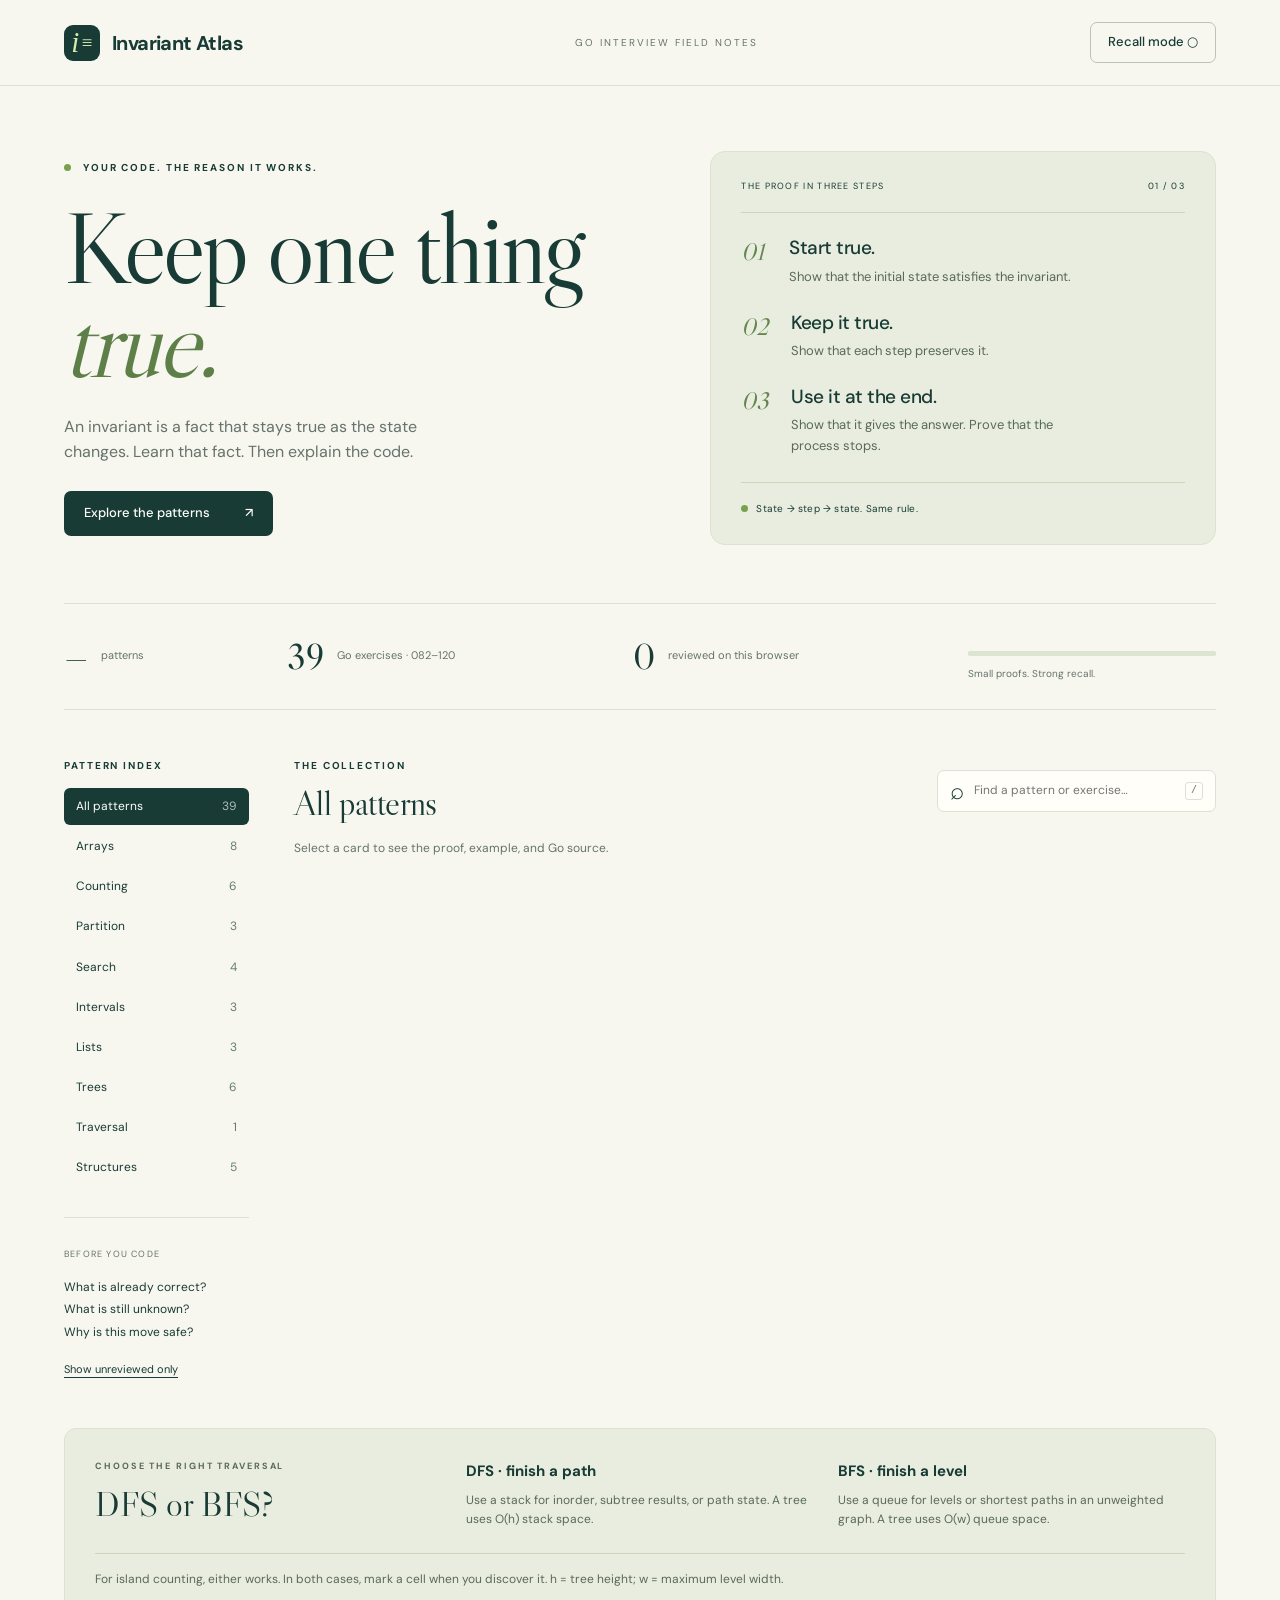
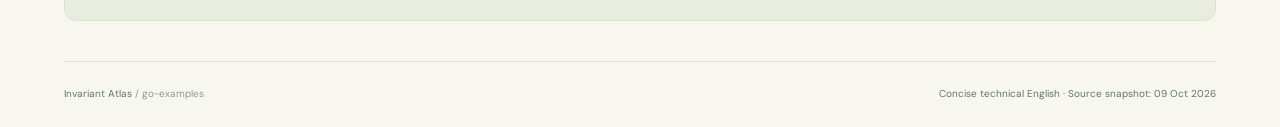
==== invariant-atlas/src/index.html @ 7473b587 "Add invariant study site with generated dist output ignored" ====
<!doctype html>
<html lang="en"><head><meta charset="utf-8"><meta name="viewport" content="width=device-width,initial-scale=1"><meta name="theme-color" content="#153e37"><meta name="description" content="Short, visual invariant notes from Go interview practice."><title>Invariant Atlas · Go study notes</title><link rel="icon" href="icon.svg"><link rel="stylesheet" href="style.css"><script defer src="data.js"></script><script defer src="sources.js"></script><script defer src="app.js"></script></head>
<body><a class="skip" href="#library">Skip to patterns</a>
<header><a class="brand" href="#"><span class="logo">i<span>≡</span></span> Invariant Atlas</a><span class="header-note">GO INTERVIEW FIELD NOTES</span><button id="recall" class="button" aria-pressed="false">Recall mode <span>○</span></button></header>
<main>
<section class="hero"><div><p class="eyebrow"><span class="dot"></span> YOUR CODE. THE REASON IT WORKS.</p><h1>Keep one thing<br><em>true.</em></h1><p class="intro">An invariant is a fact that stays true as the state changes. Learn that fact. Then explain the code.</p><a class="primary" href="#library">Explore the patterns <span>↗</span></a></div><div class="proof-card"><div class="proof-top"><span>THE PROOF IN THREE STEPS</span><span>01 / 03</span></div><div class="proof-row"><span class="proof-num">01</span><div><h2>Start true.</h2><p>Show that the initial state satisfies the invariant.</p></div></div><div class="proof-row"><span class="proof-num">02</span><div><h2>Keep it true.</h2><p>Show that each step preserves it.</p></div></div><div class="proof-row"><span class="proof-num">03</span><div><h2>Use it at the end.</h2><p>Show that it gives the answer. Prove that the process stops.</p></div></div><div class="proof-bottom"><span class="dot"></span> State → step → state. Same rule.</div></div></section>
<section class="statbar" aria-label="Guide scope"><div><strong id="pattern-count">—</strong><span>patterns</span></div><div><strong>39</strong><span>Go exercises · 082–120</span></div><div><strong id="review-count">0</strong><span>reviewed on this browser</span></div><div class="progress-wrap"><progress id="progress" value="0" max="39" aria-label="Review progress"></progress><small>Small proofs. Strong recall.</small></div></section>
<section id="library" class="library"><aside><p class="eyebrow">PATTERN INDEX</p><nav id="categories" aria-label="Pattern categories"></nav><div class="side-note"><span>BEFORE YOU CODE</span><p>What is already correct?<br>What is still unknown?<br>Why is this move safe?</p></div><button id="review-filter" class="text-button" aria-pressed="false">Show unreviewed only</button></aside><div class="catalog"><div class="catalog-top"><div><p class="eyebrow">THE COLLECTION</p><h2 id="section-title">All patterns <span id="result-count"></span></h2></div><label class="search"><span aria-hidden="true">⌕</span><input id="search" type="search" placeholder="Find a pattern or exercise…" aria-label="Search patterns"><kbd>/</kbd></label></div><p id="mode-note" class="mode-note">Select a card to see the proof, example, and Go source.</p><div id="cards" class="cards"></div><div id="empty" hidden><h3>No matching patterns.</h3><p>Try a shorter term or clear the filters.</p><button id="clear" class="button">Clear filters</button></div></div></section>
<section class="compare"><div><p class="eyebrow">CHOOSE THE RIGHT TRAVERSAL</p><h2>DFS or BFS?</h2></div><div><h3>DFS · finish a path</h3><p>Use a stack for inorder, subtree results, or path state. A tree uses O(h) stack space.</p></div><div><h3>BFS · finish a level</h3><p>Use a queue for levels or shortest paths in an unweighted graph. A tree uses O(w) queue space.</p></div><p class="compare-foot">For island counting, either works. In both cases, mark a cell when you discover it. h = tree height; w = maximum level width.</p></section>
<footer><span>Invariant Atlas <span class="muted">/ go-examples</span></span><span>Concise technical English · Source snapshot: 09 Oct 2026</span></footer>
</main>
<dialog id="detail" aria-labelledby="detail-title"><div class="dialog-top"><span id="detail-group" class="eyebrow"></span><button id="close" class="close" aria-label="Close pattern">×</button></div><div id="detail-content"></div><div class="dialog-actions"><button id="reviewed" class="primary">Mark as reviewed</button><button id="next-pattern" class="button">Next pattern →</button></div></dialog>
<div id="status" class="sr-only" role="status" aria-live="polite"></div>
</body></html>
---- invariant-atlas/src/style.css ----
@import url('https://fonts.googleapis.com/css2?family=DM+Sans:wght@400;500;600;700&family=Libre+Caslon+Display&display=swap');
:root{--bg:#f7f7f0;--ink:#183b35;--muted:#65736b;--line:#dce1d6;--accent:#d4edac;--white:#fffef9;--serif:'Libre Caslon Display',Georgia,serif;--sans:'DM Sans',system-ui,sans-serif}*{box-sizing:border-box}html{scroll-behavior:smooth;scroll-padding-top:90px}body{margin:0;background:var(--bg);color:var(--ink);font-family:var(--sans);font-size:15px;line-height:1.6}button,input,a{-webkit-tap-highlight-color:transparent}button,input{font:inherit}button,a{touch-action:manipulation}button{cursor:pointer}a{color:inherit}button{color:inherit}button:focus-visible,a:focus-visible,input:focus-visible,summary:focus-visible{outline:3px solid #8baf56;outline-offset:4px}header{height:86px;border-bottom:1px solid var(--line);display:flex;align-items:center;justify-content:space-between;padding:0 5%;gap:16px}a.brand{display:flex;align-items:center;gap:12px;text-decoration:none;font-weight:700;font-size:20px;letter-spacing:-.6px}.logo{background:var(--ink);color:var(--accent);border-radius:9px;width:36px;height:36px;display:flex;align-items:center;justify-content:center;font:italic 29px Georgia}.logo span{font-size:19px;margin-left:2px}.header-note{font-size:10px;letter-spacing:2px;color:var(--muted)}.button{background:transparent;border:1px solid #b9c4b5;padding:9px 17px;border-radius:7px;font-weight:500;font-size:13px}.button:hover{background:#e8eedf}.button[aria-pressed=true]{background:var(--ink);color:var(--white)}main{max-width:1440px;margin:auto;padding:0 5%}.hero{display:grid;grid-template-columns:1.12fr 1fr;gap:80px;align-items:center;padding:65px 0 58px}.eyebrow{font-size:10px;font-weight:700;letter-spacing:1.9px;margin:0 0 20px}.dot{display:inline-block;width:7px;height:7px;background:#78a14e;border-radius:50%;margin-right:8px}h1{font:100px/.94 var(--serif);letter-spacing:-3px;margin:25px 0}h1 em{color:#5f7f48;font-weight:400}.intro{max-width:410px;color:var(--muted);font-size:16px;margin-bottom:26px}.primary{display:inline-flex;gap:35px;align-items:center;justify-content:center;padding:12px 20px;background:var(--ink);color:var(--white);border:0;border-radius:7px;text-decoration:none;font-weight:500;font-size:13px}.primary:hover{background:#2c594d}.proof-card{background:#e9eddf;border:1px solid #dce2cf;border-radius:15px;padding:27px 30px;position:relative}.proof-top,.proof-bottom{display:flex;justify-content:space-between;font-size:9px;letter-spacing:1.3px}.proof-top{border-bottom:1px solid #ccd6bd;padding-bottom:19px}.proof-row{display:flex;gap:23px;padding:20px 0 0}.proof-num{font:italic 24px var(--serif);color:#64854d;min-width:25px;padding-top:4px}.proof-row h2{font-size:19px;letter-spacing:-.5px;margin:0 0 3px}.proof-row p{font-size:13px;color:#596a58;max-width:300px;margin:0}.proof-bottom{justify-content:flex-start;align-items:center;border-top:1px solid #ccd6bd;padding-top:18px;margin-top:25px;font-size:10px;letter-spacing:.2px}.statbar{display:grid;grid-template-columns:.8fr 1.3fr 1.25fr 1fr;gap:24px;padding:25px 0;border-top:1px solid var(--line);border-bottom:1px solid var(--line)}.statbar>div{display:flex;align-items:center;gap:13px}.statbar strong{font:36px var(--serif)}.statbar span{font-size:11px;color:var(--muted)}.statbar .progress-wrap{display:block;padding-top:7px}progress{width:100%;height:5px;border:0;border-radius:9px;appearance:none;background:#dce4d2}progress::-webkit-progress-bar{background:#dce4d2;border-radius:9px}progress::-webkit-progress-value{background:#72924c;border-radius:9px}progress::-moz-progress-bar{background:#72924c}.progress-wrap small{font-size:10px;color:var(--muted)}.library{display:grid;grid-template-columns:185px 1fr;gap:45px;padding:48px 0}aside .eyebrow{margin-bottom:14px}nav{display:grid;gap:3px}.category{border:0;background:none;border-radius:6px;text-align:left;padding:9px 12px;display:flex;justify-content:space-between;font-size:12px}.category:hover{background:#e8eddf}.category.active{background:var(--ink);color:#fff}.category span{opacity:.65}.side-note{border-top:1px solid var(--line);margin-top:30px;padding-top:22px}.side-note span{font-size:9px;letter-spacing:1.2px;color:var(--muted)}.side-note p{font-size:12px;line-height:1.9}.text-button{border:0;padding:0;background:none;text-align:left;font-size:11px;text-decoration:underline;text-underline-offset:4px}.text-button[aria-pressed=true]{font-weight:700}.catalog-top{display:flex;justify-content:space-between;align-items:center;gap:16px}.catalog-top .eyebrow{margin:0 0 7px}h2{font-weight:500}.catalog-top h2{font:35px var(--serif);letter-spacing:-.6px;margin:0}.catalog-top h2 span{font:12px var(--sans);vertical-align:middle;margin-left:8px;color:var(--muted)}.search{display:flex;align-items:center;background:var(--white);border:1px solid var(--line);padding:8px 12px;gap:8px;border-radius:7px}.search>span{font-size:24px;line-height:1}.search input{width:205px;border:0;background:transparent;color:var(--ink);font-size:12px;outline:none}.search:focus-within{outline:2px solid #8baf56}.search kbd{border:1px solid var(--line);border-radius:3px;padding:0 5px;font-size:10px;color:var(--muted)}.mode-note{font-size:12px;color:var(--muted);margin:15px 0 22px}.cards{display:grid;grid-template-columns:repeat(3,minmax(0,1fr));gap:15px}.card{display:flex;flex-direction:column;align-items:stretch;text-align:left;border:1px solid var(--line);border-radius:10px;background:var(--white);padding:21px;min-height:224px;transition:transform .18s,border-color .18s}.card:hover{transform:translateY(-3px);border-color:#94ac7a}.card-head{display:flex;justify-content:space-between;gap:10px;align-items:center}.tag{font-size:9px;letter-spacing:.7px;text-transform:uppercase;color:#547244}.card-number{font:10px monospace;color:#7a8874}.card h3{font-size:16px;letter-spacing:-.3px;line-height:1.3;margin:15px 0 12px}.card p{font-size:12px;color:var(--muted);margin:0 0 20px;line-height:1.7}.card-foot{margin-top:auto;border-top:1px solid #edf0e7;padding-top:12px;display:flex;justify-content:space-between;font-size:10px;color:#60744e}.compare{background:#e9eddf;border:1px solid #dce2cf;border-radius:12px;padding:30px;display:grid;grid-template-columns:1fr 1fr 1fr;gap:24px;margin:0 0 40px}.compare h2{font:35px var(--serif);margin:0}.compare h3{font-size:15px;margin:0 0 8px}.compare p{font-size:12px;color:#596a58;margin:0}.compare .eyebrow{font-size:9px;margin-bottom:9px}.compare-foot{grid-column:1/-1;border-top:1px solid #ccd6bd;padding-top:16px}footer{border-top:1px solid var(--line);display:flex;justify-content:space-between;gap:20px;padding:24px 0;font-size:10px;color:var(--muted)}.muted{opacity:.7}.skip{position:absolute;top:-60px;background:var(--white);padding:10px;z-index:5}.skip:focus{top:5px}.sr-only{position:absolute;width:1px;height:1px;padding:0;overflow:hidden;clip:rect(0,0,0,0);white-space:nowrap}body.modal-open{overflow:hidden}
dialog{width:min(720px,calc(100% - 28px));max-height:90dvh;padding:30px;border:1px solid #cbd6c0;border-radius:16px;color:var(--ink);background:var(--white);box-shadow:0 30px 100px #152f3333}dialog::backdrop{background:#102c2b88;backdrop-filter:blur(4px)}.dialog-top{display:flex;justify-content:space-between;align-items:center}.dialog-top .eyebrow{margin:0}.close{border:1px solid var(--line);background:transparent;border-radius:50%;width:34px;height:34px;font-size:25px;line-height:1}.detail-title{font:43px/1.1 var(--serif);margin:20px 0 25px}.rule{background:#eaf0df;border-left:3px solid #7b9c57;border-radius:0 8px 8px 0;padding:20px;margin-bottom:23px}.rule .eyebrow{margin:0 0 9px;color:#527039}.rule p{font-size:19px;line-height:1.5;margin:0}.proof-details{display:grid;grid-template-columns:1fr 1fr;gap:22px}.proof-details h3,.example h3,.trap h3{font-size:11px;text-transform:uppercase;letter-spacing:1px;margin:0 0 7px}.proof-details p,.example p,.trap p{font-size:13px;margin:0;color:#5b6b60}.example{padding:20px 0;border-bottom:1px solid var(--line);margin-bottom:20px}.example p{font-family:Consolas,monospace;color:var(--ink);line-height:1.8}.trap{background:#faf0df;padding:16px;border-radius:7px}.trap h3{color:#8b642d}.cost{font:12px Consolas,monospace;margin:18px 0}.source-links{font-size:11px}.source-links summary{cursor:pointer;color:#587145}.source-links a{display:block;overflow-wrap:anywhere;margin-top:8px}.source-links p{color:var(--muted);font-size:10px}.dialog-actions{display:flex;justify-content:space-between;gap:12px;padding-top:25px;margin-top:22px;border-top:1px solid var(--line)}.recall-prompt{padding:20px 0}.recall-prompt p{font:23px var(--serif)}.trace{padding:18px;background:#f0f3e9;border-radius:8px;margin:18px 0}.trace-head{display:flex;align-items:center;justify-content:space-between;font-size:10px;letter-spacing:1px}.cells{display:flex;gap:7px;margin:15px 0;flex-wrap:wrap}.cell{display:flex;align-items:center;justify-content:center;border:1px solid #c5ceba;border-radius:5px;width:43px;height:43px;font:18px Consolas,monospace;background:#fff}.cell.done{background:#d7e8bc;border-color:#a9c58c}.cell.equal{background:#e6ddfa;border-color:#c1afe1}.cell.high{background:#f5d7b9;border-color:#dab391}.trace p{font-size:12px;min-height:40px}.trace-controls{display:flex;align-items:center;gap:8px}.trace-controls .button{padding:5px 12px}.trace-controls span{margin-left:auto;font-size:10px;color:var(--muted)}button:disabled{opacity:.4;cursor:default}.empty{padding:30px}#empty{padding:35px 0}#empty p{color:var(--muted)}
@media(min-width:1450px){.hero{gap:110px}h1{font-size:110px}.cards{gap:18px}}@media(max-width:1100px){.cards{grid-template-columns:repeat(2,minmax(0,1fr))}.hero{gap:40px}h1{font-size:83px}.library{gap:28px;grid-template-columns:155px 1fr}.search input{width:150px}.statbar{gap:15px}.statbar>div{gap:9px}}@media(max-width:760px){header{height:72px}.header-note{display:none}.brand{font-size:17px!important}main{padding:0 6%}.hero{grid-template-columns:1fr;gap:30px;padding:40px 0}.hero h1{font-size:83px}.intro{max-width:100%}.proof-card{padding:22px}.statbar{grid-template-columns:1fr 1fr;gap:16px}.statbar strong{font-size:28px}.statbar .progress-wrap{padding-top:0}.library{display:block;padding:30px 0}aside .eyebrow,.side-note{display:none}nav{display:flex;overflow:auto;padding-bottom:10px;margin-bottom:10px}.category{white-space:nowrap;gap:12px}.text-button{margin:0 0 24px}.catalog-top{align-items:flex-start;flex-direction:column}.search{width:100%}.search input{flex:1;width:auto}.cards{gap:12px}.card{padding:17px;min-height:225px}.card h3{font-size:15px}.compare{grid-template-columns:1fr;gap:22px;padding:24px}.compare-foot{grid-column:auto}footer{flex-direction:column;gap:5px}dialog{padding:22px}.detail-title{font-size:36px}.rule p{font-size:17px}}@media(max-width:400px){.cards{grid-template-columns:1fr}.card{min-height:180px}.hero h1{font-size:75px}.proof-details{grid-template-columns:1fr}.dialog-actions{flex-wrap:wrap}.header-note{display:none}header{padding:0 5%}.button{padding:8px 12px}}@media(prefers-reduced-motion:reduce){html{scroll-behavior:auto}.card{transition:none}.card:hover{transform:none}}@media print{header,.hero,.statbar,aside,.search,.compare,footer,.dialog-actions,.close{display:none}main,.library{display:block}.cards{display:block}.card{break-inside:avoid;margin-bottom:15px}dialog[open]{position:static;max-height:none;box-shadow:none;width:100%}body.modal-open .catalog{display:none}}
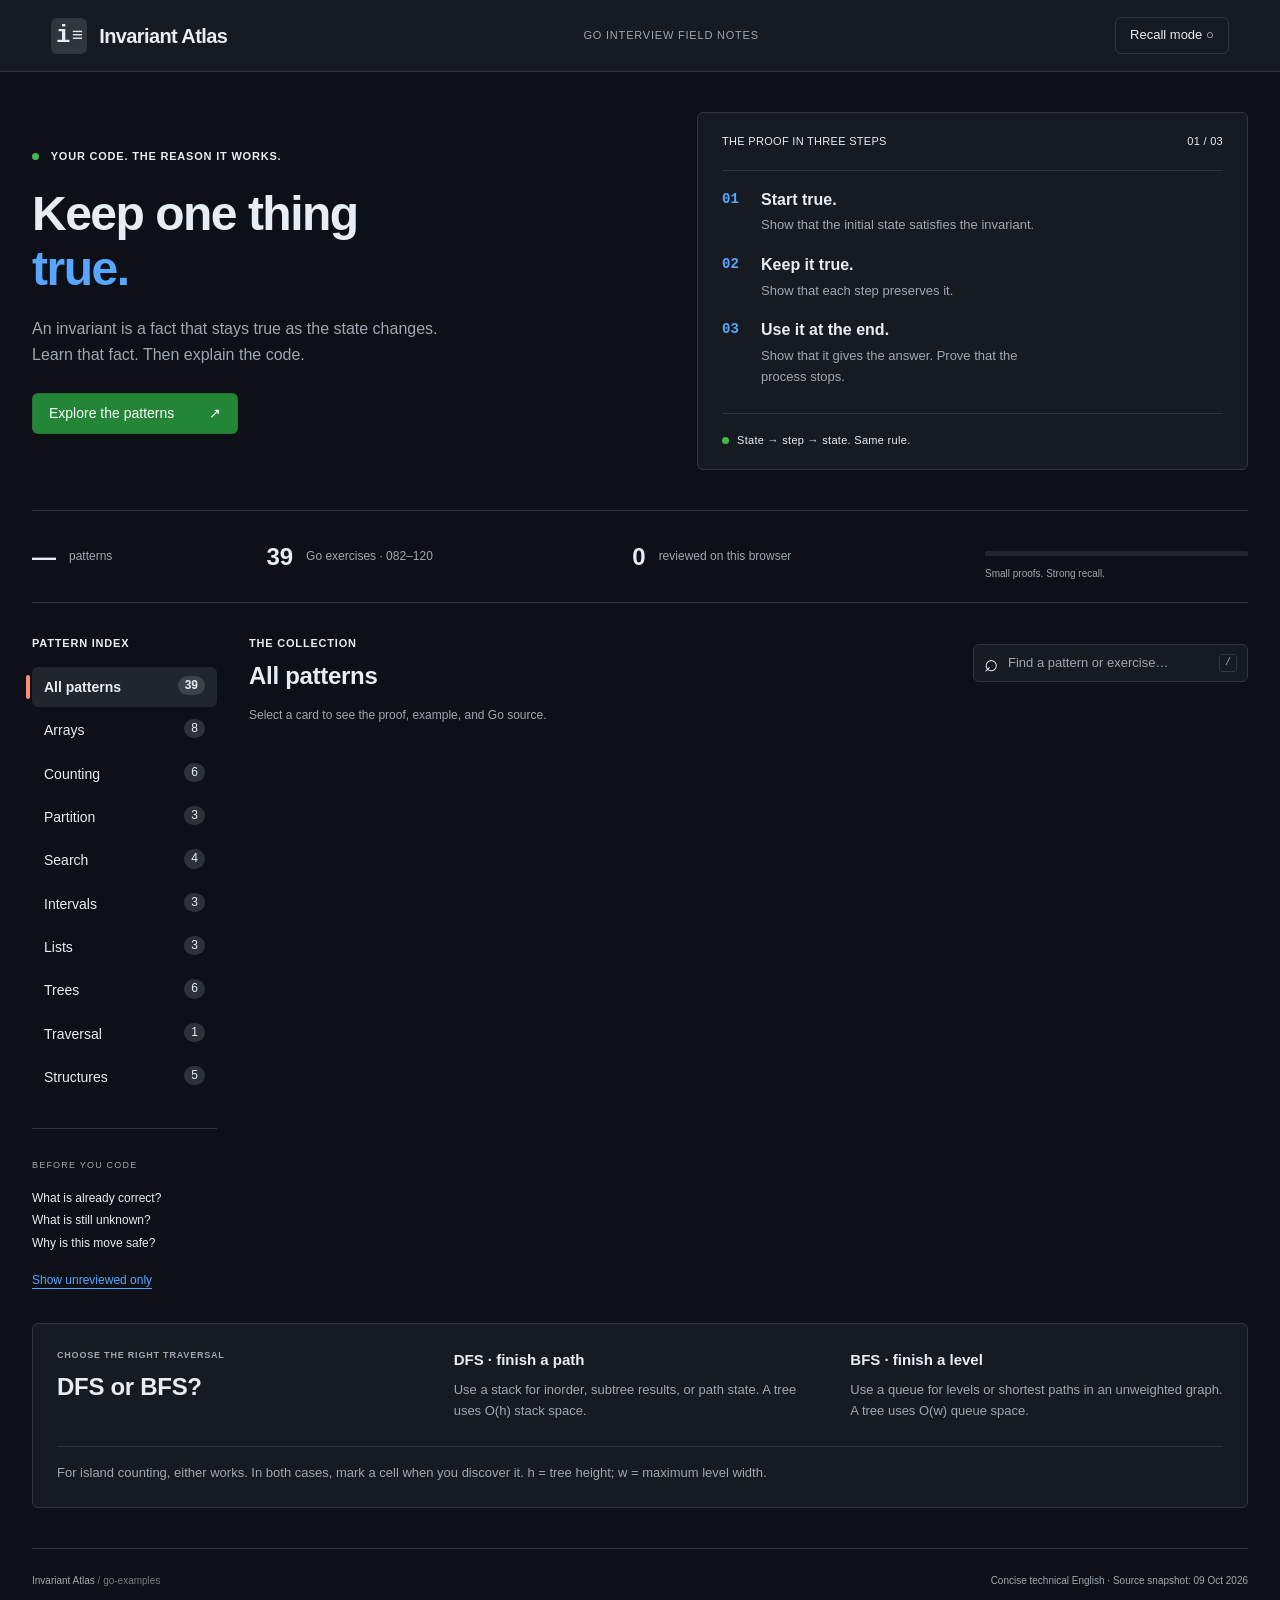
==== commit 9ae4cae7: "more string and array exo" ====
--- a/invariant-atlas/src/index.html
+++ b/invariant-atlas/src/index.html
@@ -1,5 +1,5 @@
 <!doctype html>
-<html lang="en"><head><meta charset="utf-8"><meta name="viewport" content="width=device-width,initial-scale=1"><meta name="theme-color" content="#153e37"><meta name="description" content="Short, visual invariant notes from Go interview practice."><title>Invariant Atlas · Go study notes</title><link rel="icon" href="icon.svg"><link rel="stylesheet" href="style.css"><script defer src="data.js"></script><script defer src="sources.js"></script><script defer src="app.js"></script></head>
+<html lang="en"><head><meta charset="utf-8"><meta name="viewport" content="width=device-width,initial-scale=1"><meta name="theme-color" content="#0d1117"><meta name="description" content="Short, visual invariant notes from Go interview practice."><title>Invariant Atlas · Go study notes</title><link rel="icon" href="icon.svg"><link rel="stylesheet" href="style.css"><script defer src="data.js"></script><script defer src="sources.js"></script><script defer src="app.js"></script></head>
 <body><a class="skip" href="#library">Skip to patterns</a>
 <header><a class="brand" href="#"><span class="logo">i<span>≡</span></span> Invariant Atlas</a><span class="header-note">GO INTERVIEW FIELD NOTES</span><button id="recall" class="button" aria-pressed="false">Recall mode <span>○</span></button></header>
 <main>
--- a/invariant-atlas/src/style.css
+++ b/invariant-atlas/src/style.css
@@ -1,4 +1,44 @@
-@import url('https://fonts.googleapis.com/css2?family=DM+Sans:wght@400;500;600;700&family=Libre+Caslon+Display&display=swap');
-:root{--bg:#f7f7f0;--ink:#183b35;--muted:#65736b;--line:#dce1d6;--accent:#d4edac;--white:#fffef9;--serif:'Libre Caslon Display',Georgia,serif;--sans:'DM Sans',system-ui,sans-serif}*{box-sizing:border-box}html{scroll-behavior:smooth;scroll-padding-top:90px}body{margin:0;background:var(--bg);color:var(--ink);font-family:var(--sans);font-size:15px;line-height:1.6}button,input,a{-webkit-tap-highlight-color:transparent}button,input{font:inherit}button,a{touch-action:manipulation}button{cursor:pointer}a{color:inherit}button{color:inherit}button:focus-visible,a:focus-visible,input:focus-visible,summary:focus-visible{outline:3px solid #8baf56;outline-offset:4px}header{height:86px;border-bottom:1px solid var(--line);display:flex;align-items:center;justify-content:space-between;padding:0 5%;gap:16px}a.brand{display:flex;align-items:center;gap:12px;text-decoration:none;font-weight:700;font-size:20px;letter-spacing:-.6px}.logo{background:var(--ink);color:var(--accent);border-radius:9px;width:36px;height:36px;display:flex;align-items:center;justify-content:center;font:italic 29px Georgia}.logo span{font-size:19px;margin-left:2px}.header-note{font-size:10px;letter-spacing:2px;color:var(--muted)}.button{background:transparent;border:1px solid #b9c4b5;padding:9px 17px;border-radius:7px;font-weight:500;font-size:13px}.button:hover{background:#e8eedf}.button[aria-pressed=true]{background:var(--ink);color:var(--white)}main{max-width:1440px;margin:auto;padding:0 5%}.hero{display:grid;grid-template-columns:1.12fr 1fr;gap:80px;align-items:center;padding:65px 0 58px}.eyebrow{font-size:10px;font-weight:700;letter-spacing:1.9px;margin:0 0 20px}.dot{display:inline-block;width:7px;height:7px;background:#78a14e;border-radius:50%;margin-right:8px}h1{font:100px/.94 var(--serif);letter-spacing:-3px;margin:25px 0}h1 em{color:#5f7f48;font-weight:400}.intro{max-width:410px;color:var(--muted);font-size:16px;margin-bottom:26px}.primary{display:inline-flex;gap:35px;align-items:center;justify-content:center;padding:12px 20px;background:var(--ink);color:var(--white);border:0;border-radius:7px;text-decoration:none;font-weight:500;font-size:13px}.primary:hover{background:#2c594d}.proof-card{background:#e9eddf;border:1px solid #dce2cf;border-radius:15px;padding:27px 30px;position:relative}.proof-top,.proof-bottom{display:flex;justify-content:space-between;font-size:9px;letter-spacing:1.3px}.proof-top{border-bottom:1px solid #ccd6bd;padding-bottom:19px}.proof-row{display:flex;gap:23px;padding:20px 0 0}.proof-num{font:italic 24px var(--serif);color:#64854d;min-width:25px;padding-top:4px}.proof-row h2{font-size:19px;letter-spacing:-.5px;margin:0 0 3px}.proof-row p{font-size:13px;color:#596a58;max-width:300px;margin:0}.proof-bottom{justify-content:flex-start;align-items:center;border-top:1px solid #ccd6bd;padding-top:18px;margin-top:25px;font-size:10px;letter-spacing:.2px}.statbar{display:grid;grid-template-columns:.8fr 1.3fr 1.25fr 1fr;gap:24px;padding:25px 0;border-top:1px solid var(--line);border-bottom:1px solid var(--line)}.statbar>div{display:flex;align-items:center;gap:13px}.statbar strong{font:36px var(--serif)}.statbar span{font-size:11px;color:var(--muted)}.statbar .progress-wrap{display:block;padding-top:7px}progress{width:100%;height:5px;border:0;border-radius:9px;appearance:none;background:#dce4d2}progress::-webkit-progress-bar{background:#dce4d2;border-radius:9px}progress::-webkit-progress-value{background:#72924c;border-radius:9px}progress::-moz-progress-bar{background:#72924c}.progress-wrap small{font-size:10px;color:var(--muted)}.library{display:grid;grid-template-columns:185px 1fr;gap:45px;padding:48px 0}aside .eyebrow{margin-bottom:14px}nav{display:grid;gap:3px}.category{border:0;background:none;border-radius:6px;text-align:left;padding:9px 12px;display:flex;justify-content:space-between;font-size:12px}.category:hover{background:#e8eddf}.category.active{background:var(--ink);color:#fff}.category span{opacity:.65}.side-note{border-top:1px solid var(--line);margin-top:30px;padding-top:22px}.side-note span{font-size:9px;letter-spacing:1.2px;color:var(--muted)}.side-note p{font-size:12px;line-height:1.9}.text-button{border:0;padding:0;background:none;text-align:left;font-size:11px;text-decoration:underline;text-underline-offset:4px}.text-button[aria-pressed=true]{font-weight:700}.catalog-top{display:flex;justify-content:space-between;align-items:center;gap:16px}.catalog-top .eyebrow{margin:0 0 7px}h2{font-weight:500}.catalog-top h2{font:35px var(--serif);letter-spacing:-.6px;margin:0}.catalog-top h2 span{font:12px var(--sans);vertical-align:middle;margin-left:8px;color:var(--muted)}.search{display:flex;align-items:center;background:var(--white);border:1px solid var(--line);padding:8px 12px;gap:8px;border-radius:7px}.search>span{font-size:24px;line-height:1}.search input{width:205px;border:0;background:transparent;color:var(--ink);font-size:12px;outline:none}.search:focus-within{outline:2px solid #8baf56}.search kbd{border:1px solid var(--line);border-radius:3px;padding:0 5px;font-size:10px;color:var(--muted)}.mode-note{font-size:12px;color:var(--muted);margin:15px 0 22px}.cards{display:grid;grid-template-columns:repeat(3,minmax(0,1fr));gap:15px}.card{display:flex;flex-direction:column;align-items:stretch;text-align:left;border:1px solid var(--line);border-radius:10px;background:var(--white);padding:21px;min-height:224px;transition:transform .18s,border-color .18s}.card:hover{transform:translateY(-3px);border-color:#94ac7a}.card-head{display:flex;justify-content:space-between;gap:10px;align-items:center}.tag{font-size:9px;letter-spacing:.7px;text-transform:uppercase;color:#547244}.card-number{font:10px monospace;color:#7a8874}.card h3{font-size:16px;letter-spacing:-.3px;line-height:1.3;margin:15px 0 12px}.card p{font-size:12px;color:var(--muted);margin:0 0 20px;line-height:1.7}.card-foot{margin-top:auto;border-top:1px solid #edf0e7;padding-top:12px;display:flex;justify-content:space-between;font-size:10px;color:#60744e}.compare{background:#e9eddf;border:1px solid #dce2cf;border-radius:12px;padding:30px;display:grid;grid-template-columns:1fr 1fr 1fr;gap:24px;margin:0 0 40px}.compare h2{font:35px var(--serif);margin:0}.compare h3{font-size:15px;margin:0 0 8px}.compare p{font-size:12px;color:#596a58;margin:0}.compare .eyebrow{font-size:9px;margin-bottom:9px}.compare-foot{grid-column:1/-1;border-top:1px solid #ccd6bd;padding-top:16px}footer{border-top:1px solid var(--line);display:flex;justify-content:space-between;gap:20px;padding:24px 0;font-size:10px;color:var(--muted)}.muted{opacity:.7}.skip{position:absolute;top:-60px;background:var(--white);padding:10px;z-index:5}.skip:focus{top:5px}.sr-only{position:absolute;width:1px;height:1px;padding:0;overflow:hidden;clip:rect(0,0,0,0);white-space:nowrap}body.modal-open{overflow:hidden}
-dialog{width:min(720px,calc(100% - 28px));max-height:90dvh;padding:30px;border:1px solid #cbd6c0;border-radius:16px;color:var(--ink);background:var(--white);box-shadow:0 30px 100px #152f3333}dialog::backdrop{background:#102c2b88;backdrop-filter:blur(4px)}.dialog-top{display:flex;justify-content:space-between;align-items:center}.dialog-top .eyebrow{margin:0}.close{border:1px solid var(--line);background:transparent;border-radius:50%;width:34px;height:34px;font-size:25px;line-height:1}.detail-title{font:43px/1.1 var(--serif);margin:20px 0 25px}.rule{background:#eaf0df;border-left:3px solid #7b9c57;border-radius:0 8px 8px 0;padding:20px;margin-bottom:23px}.rule .eyebrow{margin:0 0 9px;color:#527039}.rule p{font-size:19px;line-height:1.5;margin:0}.proof-details{display:grid;grid-template-columns:1fr 1fr;gap:22px}.proof-details h3,.example h3,.trap h3{font-size:11px;text-transform:uppercase;letter-spacing:1px;margin:0 0 7px}.proof-details p,.example p,.trap p{font-size:13px;margin:0;color:#5b6b60}.example{padding:20px 0;border-bottom:1px solid var(--line);margin-bottom:20px}.example p{font-family:Consolas,monospace;color:var(--ink);line-height:1.8}.trap{background:#faf0df;padding:16px;border-radius:7px}.trap h3{color:#8b642d}.cost{font:12px Consolas,monospace;margin:18px 0}.source-links{font-size:11px}.source-links summary{cursor:pointer;color:#587145}.source-links a{display:block;overflow-wrap:anywhere;margin-top:8px}.source-links p{color:var(--muted);font-size:10px}.dialog-actions{display:flex;justify-content:space-between;gap:12px;padding-top:25px;margin-top:22px;border-top:1px solid var(--line)}.recall-prompt{padding:20px 0}.recall-prompt p{font:23px var(--serif)}.trace{padding:18px;background:#f0f3e9;border-radius:8px;margin:18px 0}.trace-head{display:flex;align-items:center;justify-content:space-between;font-size:10px;letter-spacing:1px}.cells{display:flex;gap:7px;margin:15px 0;flex-wrap:wrap}.cell{display:flex;align-items:center;justify-content:center;border:1px solid #c5ceba;border-radius:5px;width:43px;height:43px;font:18px Consolas,monospace;background:#fff}.cell.done{background:#d7e8bc;border-color:#a9c58c}.cell.equal{background:#e6ddfa;border-color:#c1afe1}.cell.high{background:#f5d7b9;border-color:#dab391}.trace p{font-size:12px;min-height:40px}.trace-controls{display:flex;align-items:center;gap:8px}.trace-controls .button{padding:5px 12px}.trace-controls span{margin-left:auto;font-size:10px;color:var(--muted)}button:disabled{opacity:.4;cursor:default}.empty{padding:30px}#empty{padding:35px 0}#empty p{color:var(--muted)}
+:root{--bg:#0d1117;--ink:#e6edf3;--muted:#9da7b3;--line:#30363d;--accent:#161b22;--white:#161b22;--serif:-apple-system,BlinkMacSystemFont,"Segoe UI",sans-serif;--sans:-apple-system,BlinkMacSystemFont,"Segoe UI",sans-serif}*{box-sizing:border-box}html{scroll-behavior:smooth;scroll-padding-top:90px}body{margin:0;background:var(--bg);color:var(--ink);font-family:var(--sans);font-size:15px;line-height:1.6}button,input,a{-webkit-tap-highlight-color:transparent}button,input{font:inherit}button,a{touch-action:manipulation}button{cursor:pointer}a{color:inherit}button{color:inherit}button:focus-visible,a:focus-visible,input:focus-visible,summary:focus-visible{outline:3px solid #58a6ff;outline-offset:4px}header{height:86px;border-bottom:1px solid var(--line);display:flex;align-items:center;justify-content:space-between;padding:0 5%;gap:16px}a.brand{display:flex;align-items:center;gap:12px;text-decoration:none;font-weight:700;font-size:20px;letter-spacing:-.6px}.logo{background:var(--ink);color:var(--accent);border-radius:9px;width:36px;height:36px;display:flex;align-items:center;justify-content:center;font:italic 29px Georgia}.logo span{font-size:19px;margin-left:2px}.header-note{font-size:10px;letter-spacing:2px;color:var(--muted)}.button{background:transparent;border:1px solid #30363d;padding:9px 17px;border-radius:7px;font-weight:500;font-size:13px}.button:hover{background:#21262d}.button[aria-pressed=true]{background:var(--ink);color:var(--white)}main{max-width:1440px;margin:auto;padding:0 5%}.hero{display:grid;grid-template-columns:1.12fr 1fr;gap:80px;align-items:center;padding:65px 0 58px}.eyebrow{font-size:10px;font-weight:700;letter-spacing:1.9px;margin:0 0 20px}.dot{display:inline-block;width:7px;height:7px;background:#3fb950;border-radius:50%;margin-right:8px}h1{font:100px/.94 var(--serif);letter-spacing:-3px;margin:25px 0}h1 em{color:#58a6ff;font-weight:400}.intro{max-width:410px;color:var(--muted);font-size:16px;margin-bottom:26px}.primary{display:inline-flex;gap:35px;align-items:center;justify-content:center;padding:12px 20px;background:var(--ink);color:var(--white);border:0;border-radius:7px;text-decoration:none;font-weight:500;font-size:13px}.primary:hover{background:#2ea043}.proof-card{background:#161b22;border:1px solid #30363d;border-radius:15px;padding:27px 30px;position:relative}.proof-top,.proof-bottom{display:flex;justify-content:space-between;font-size:9px;letter-spacing:1.3px}.proof-top{border-bottom:1px solid #30363d;padding-bottom:19px}.proof-row{display:flex;gap:23px;padding:20px 0 0}.proof-num{font:italic 24px var(--serif);color:#58a6ff;min-width:25px;padding-top:4px}.proof-row h2{font-size:19px;letter-spacing:-.5px;margin:0 0 3px}.proof-row p{font-size:13px;color:#9da7b3;max-width:300px;margin:0}.proof-bottom{justify-content:flex-start;align-items:center;border-top:1px solid #30363d;padding-top:18px;margin-top:25px;font-size:10px;letter-spacing:.2px}.statbar{display:grid;grid-template-columns:.8fr 1.3fr 1.25fr 1fr;gap:24px;padding:25px 0;border-top:1px solid var(--line);border-bottom:1px solid var(--line)}.statbar>div{display:flex;align-items:center;gap:13px}.statbar strong{font:36px var(--serif)}.statbar span{font-size:11px;color:var(--muted)}.statbar .progress-wrap{display:block;padding-top:7px}progress{width:100%;height:5px;border:0;border-radius:9px;appearance:none;background:#21262d}progress::-webkit-progress-bar{background:#21262d;border-radius:9px}progress::-webkit-progress-value{background:#3fb950;border-radius:9px}progress::-moz-progress-bar{background:#3fb950}.progress-wrap small{font-size:10px;color:var(--muted)}.library{display:grid;grid-template-columns:185px 1fr;gap:45px;padding:48px 0}aside .eyebrow{margin-bottom:14px}nav{display:grid;gap:3px}.category{border:0;background:none;border-radius:6px;text-align:left;padding:9px 12px;display:flex;justify-content:space-between;font-size:12px}.category:hover{background:#21262d}.category.active{background:var(--ink);color:#fff}.category span{opacity:.65}.side-note{border-top:1px solid var(--line);margin-top:30px;padding-top:22px}.side-note span{font-size:9px;letter-spacing:1.2px;color:var(--muted)}.side-note p{font-size:12px;line-height:1.9}.text-button{border:0;padding:0;background:none;text-align:left;font-size:11px;text-decoration:underline;text-underline-offset:4px}.text-button[aria-pressed=true]{font-weight:700}.catalog-top{display:flex;justify-content:space-between;align-items:center;gap:16px}.catalog-top .eyebrow{margin:0 0 7px}h2{font-weight:500}.catalog-top h2{font:35px var(--serif);letter-spacing:-.6px;margin:0}.catalog-top h2 span{font:12px var(--sans);vertical-align:middle;margin-left:8px;color:var(--muted)}.search{display:flex;align-items:center;background:var(--white);border:1px solid var(--line);padding:8px 12px;gap:8px;border-radius:7px}.search>span{font-size:24px;line-height:1}.search input{width:205px;border:0;background:transparent;color:var(--ink);font-size:12px;outline:none}.search:focus-within{outline:2px solid #58a6ff}.search kbd{border:1px solid var(--line);border-radius:3px;padding:0 5px;font-size:10px;color:var(--muted)}.mode-note{font-size:12px;color:var(--muted);margin:15px 0 22px}.cards{display:grid;grid-template-columns:repeat(3,minmax(0,1fr));gap:15px}.card{display:flex;flex-direction:column;align-items:stretch;text-align:left;border:1px solid var(--line);border-radius:10px;background:var(--white);padding:21px;min-height:224px;transition:transform .18s,border-color .18s}.card:hover{transform:translateY(-3px);border-color:#58a6ff}.card-head{display:flex;justify-content:space-between;gap:10px;align-items:center}.tag{font-size:9px;letter-spacing:.7px;text-transform:uppercase;color:#58a6ff}.card-number{font:10px monospace;color:#9da7b3}.card h3{font-size:16px;letter-spacing:-.3px;line-height:1.3;margin:15px 0 12px}.card p{font-size:12px;color:var(--muted);margin:0 0 20px;line-height:1.7}.card-foot{margin-top:auto;border-top:1px solid #30363d;padding-top:12px;display:flex;justify-content:space-between;font-size:10px;color:#58a6ff}.compare{background:#161b22;border:1px solid #30363d;border-radius:12px;padding:30px;display:grid;grid-template-columns:1fr 1fr 1fr;gap:24px;margin:0 0 40px}.compare h2{font:35px var(--serif);margin:0}.compare h3{font-size:15px;margin:0 0 8px}.compare p{font-size:12px;color:#9da7b3;margin:0}.compare .eyebrow{font-size:9px;margin-bottom:9px}.compare-foot{grid-column:1/-1;border-top:1px solid #30363d;padding-top:16px}footer{border-top:1px solid var(--line);display:flex;justify-content:space-between;gap:20px;padding:24px 0;font-size:10px;color:var(--muted)}.muted{opacity:.7}.skip{position:absolute;top:-60px;background:var(--white);padding:10px;z-index:5}.skip:focus{top:5px}.sr-only{position:absolute;width:1px;height:1px;padding:0;overflow:hidden;clip:rect(0,0,0,0);white-space:nowrap}body.modal-open{overflow:hidden}
+dialog{width:min(720px,calc(100% - 28px));max-height:90dvh;padding:30px;border:1px solid #30363d;border-radius:16px;color:var(--ink);background:var(--white);box-shadow:0 30px 100px #1f232826}dialog::backdrop{background:#1f232866;backdrop-filter:blur(4px)}.dialog-top{display:flex;justify-content:space-between;align-items:center}.dialog-top .eyebrow{margin:0}.close{border:1px solid var(--line);background:transparent;border-radius:50%;width:34px;height:34px;font-size:25px;line-height:1}.detail-title{font:43px/1.1 var(--serif);margin:20px 0 25px}.rule{background:#132d46;border-left:3px solid #58a6ff;border-radius:0 8px 8px 0;padding:20px;margin-bottom:23px}.rule .eyebrow{margin:0 0 9px;color:#58a6ff}.rule p{font-size:19px;line-height:1.5;margin:0}.proof-details{display:grid;grid-template-columns:1fr 1fr;gap:22px}.proof-details h3,.example h3,.trap h3{font-size:11px;text-transform:uppercase;letter-spacing:1px;margin:0 0 7px}.proof-details p,.example p,.trap p{font-size:13px;margin:0;color:#9da7b3}.example{padding:20px 0;border-bottom:1px solid var(--line);margin-bottom:20px}.example p{font-family:Consolas,monospace;color:var(--ink);line-height:1.8}.trap{background:#30270d;padding:16px;border-radius:7px}.trap h3{color:#e3b341}.cost{font:12px Consolas,monospace;margin:18px 0}.source-links{font-size:11px}.source-links summary{cursor:pointer;color:#58a6ff}.source-links a{display:block;overflow-wrap:anywhere;margin-top:8px}.source-links p{color:var(--muted);font-size:10px}.dialog-actions{display:flex;justify-content:space-between;gap:12px;padding-top:25px;margin-top:22px;border-top:1px solid var(--line)}.recall-prompt{padding:20px 0}.recall-prompt p{font:23px var(--serif)}.trace{padding:18px;background:#161b22;border-radius:8px;margin:18px 0}.trace-head{display:flex;align-items:center;justify-content:space-between;font-size:10px;letter-spacing:1px}.cells{display:flex;gap:7px;margin:15px 0;flex-wrap:wrap}.cell{display:flex;align-items:center;justify-content:center;border:1px solid #30363d;border-radius:5px;width:43px;height:43px;font:18px Consolas,monospace;background:#fff}.cell.done{background:#143820;border-color:#3fb950}.cell.equal{background:#2a1d3e;border-color:#bc8cff}.cell.high{background:#382514;border-color:#d29922}.trace p{font-size:12px;min-height:40px}.trace-controls{display:flex;align-items:center;gap:8px}.trace-controls .button{padding:5px 12px}.trace-controls span{margin-left:auto;font-size:10px;color:var(--muted)}button:disabled{opacity:.4;cursor:default}.empty{padding:30px}#empty{padding:35px 0}#empty p{color:var(--muted)}
 @media(min-width:1450px){.hero{gap:110px}h1{font-size:110px}.cards{gap:18px}}@media(max-width:1100px){.cards{grid-template-columns:repeat(2,minmax(0,1fr))}.hero{gap:40px}h1{font-size:83px}.library{gap:28px;grid-template-columns:155px 1fr}.search input{width:150px}.statbar{gap:15px}.statbar>div{gap:9px}}@media(max-width:760px){header{height:72px}.header-note{display:none}.brand{font-size:17px!important}main{padding:0 6%}.hero{grid-template-columns:1fr;gap:30px;padding:40px 0}.hero h1{font-size:83px}.intro{max-width:100%}.proof-card{padding:22px}.statbar{grid-template-columns:1fr 1fr;gap:16px}.statbar strong{font-size:28px}.statbar .progress-wrap{padding-top:0}.library{display:block;padding:30px 0}aside .eyebrow,.side-note{display:none}nav{display:flex;overflow:auto;padding-bottom:10px;margin-bottom:10px}.category{white-space:nowrap;gap:12px}.text-button{margin:0 0 24px}.catalog-top{align-items:flex-start;flex-direction:column}.search{width:100%}.search input{flex:1;width:auto}.cards{gap:12px}.card{padding:17px;min-height:225px}.card h3{font-size:15px}.compare{grid-template-columns:1fr;gap:22px;padding:24px}.compare-foot{grid-column:auto}footer{flex-direction:column;gap:5px}dialog{padding:22px}.detail-title{font-size:36px}.rule p{font-size:17px}}@media(max-width:400px){.cards{grid-template-columns:1fr}.card{min-height:180px}.hero h1{font-size:75px}.proof-details{grid-template-columns:1fr}.dialog-actions{flex-wrap:wrap}.header-note{display:none}header{padding:0 5%}.button{padding:8px 12px}}@media(prefers-reduced-motion:reduce){html{scroll-behavior:auto}.card{transition:none}.card:hover{transform:none}}@media print{header,.hero,.statbar,aside,.search,.compare,footer,.dialog-actions,.close{display:none}main,.library{display:block}.cards{display:block}.card{break-inside:avoid;margin-bottom:15px}dialog[open]{position:static;max-height:none;box-shadow:none;width:100%}body.modal-open .catalog{display:none}}
+
+/* GitHub dark: neutral surfaces, blue navigation, green primary actions. */
+
+header{height:72px;background:#161b22;padding:0 4%}
+main{max-width:1280px;padding:0 32px}
+.logo{background:#e6edf3;border-radius:6px;font:600 24px ui-monospace,Consolas,monospace}
+.header-note,.eyebrow{letter-spacing:.8px;font-size:11px}
+.hero{padding:40px 0;gap:48px}
+h1{font:600 48px/1.15 var(--sans);letter-spacing:-1.5px;margin:20px 0}
+h1 em{font-style:normal;font-weight:600}
+.intro{font-size:16px;max-width:440px}
+.primary{background:#238636;border:1px solid #1f232826;box-shadow:0 1px 0 #1f23281a;border-radius:6px;padding:8px 16px;font-size:14px}
+.button{background:#161b22;box-shadow:0 1px 0 #1f23280a;border-radius:6px;padding:7px 14px;font-size:13px}
+.button[aria-pressed=true]{background:#132d46;color:#58a6ff;border-color:#54aeff}
+.proof-card{border-radius:6px;padding:20px 24px}
+.proof-num{font:600 14px ui-monospace,Consolas,monospace}
+.proof-row{gap:14px;padding-top:16px}
+.proof-row h2{font-size:16px;font-weight:600;letter-spacing:0}
+.proof-top,.proof-bottom{font-size:11px;letter-spacing:.3px}
+.statbar{padding:18px 0}.statbar strong{font:600 24px var(--sans)}.statbar span{font-size:12px}
+.library{padding:32px 0;gap:32px}.category{font-size:14px;position:relative}
+.category.active{background:#21262d;color:#e6edf3;font-weight:600}
+.category.active:before{content:"";position:absolute;left:-6px;top:8px;bottom:8px;width:4px;border-radius:3px;background:#fd8c73}
+.category span{background:#afb8c133;border-radius:20px;padding:0 7px;opacity:1;font-size:12px}
+.catalog-top h2,.compare h2{font:600 24px/1.3 var(--sans);letter-spacing:-.3px}
+.search{border-radius:6px;padding:6px 10px}.search input{font-size:13px}
+.card{border-radius:6px;padding:18px;min-height:215px;transition:border-color .15s,box-shadow .15s}
+.card:hover{transform:none;box-shadow:0 3px 10px #1f23280a}
+.card h3{color:#58a6ff;font-size:16px;font-weight:600;letter-spacing:0}
+.card p{font-size:13px}.card-foot{font-size:11px}
+.tag{background:#132d46;border-radius:20px;padding:2px 9px;font-size:10px;text-transform:none;letter-spacing:0;font-weight:600}
+.card-number{font-size:11px}.side-note p,.text-button{font-size:12px}.text-button{color:#58a6ff}
+.compare{border-radius:6px;padding:24px}.compare p{font-size:13px}
+dialog{border-radius:12px;box-shadow:0 8px 32px #1f232833}.detail-title{font:600 30px/1.25 var(--sans)}
+.rule p{font-size:17px}.rule .eyebrow{font-size:11px}.recall-prompt p{font:500 20px/1.5 var(--sans)}
+.source-links a{color:#58a6ff}.source-links{font-size:12px}.close{border-radius:6px;background:#161b22}
+@media(max-width:760px){main{padding:0 20px}.hero{gap:24px;padding:28px 0}.hero h1{font-size:40px}.statbar strong{font-size:24px}nav{padding-left:6px}.detail-title{font-size:26px}}
+@media(max-width:400px){.hero h1{font-size:36px}.card{min-height:180px}}
+
+:root{color-scheme:dark}
+.primary{color:#ffffff}.logo{background:#30363d;color:#e6edf3}.cell{background:#0d1117}.cell.done{color:#7ee787}.cell.equal{color:#d2a8ff}.cell.high{color:#ffa657}.search input::placeholder{color:#9da7b3;opacity:1}dialog::backdrop{background:#010409b3}.rule p{color:#e6edf3}.trap p{color:#d4caa9}::selection{background:#264f78;color:#ffffff}
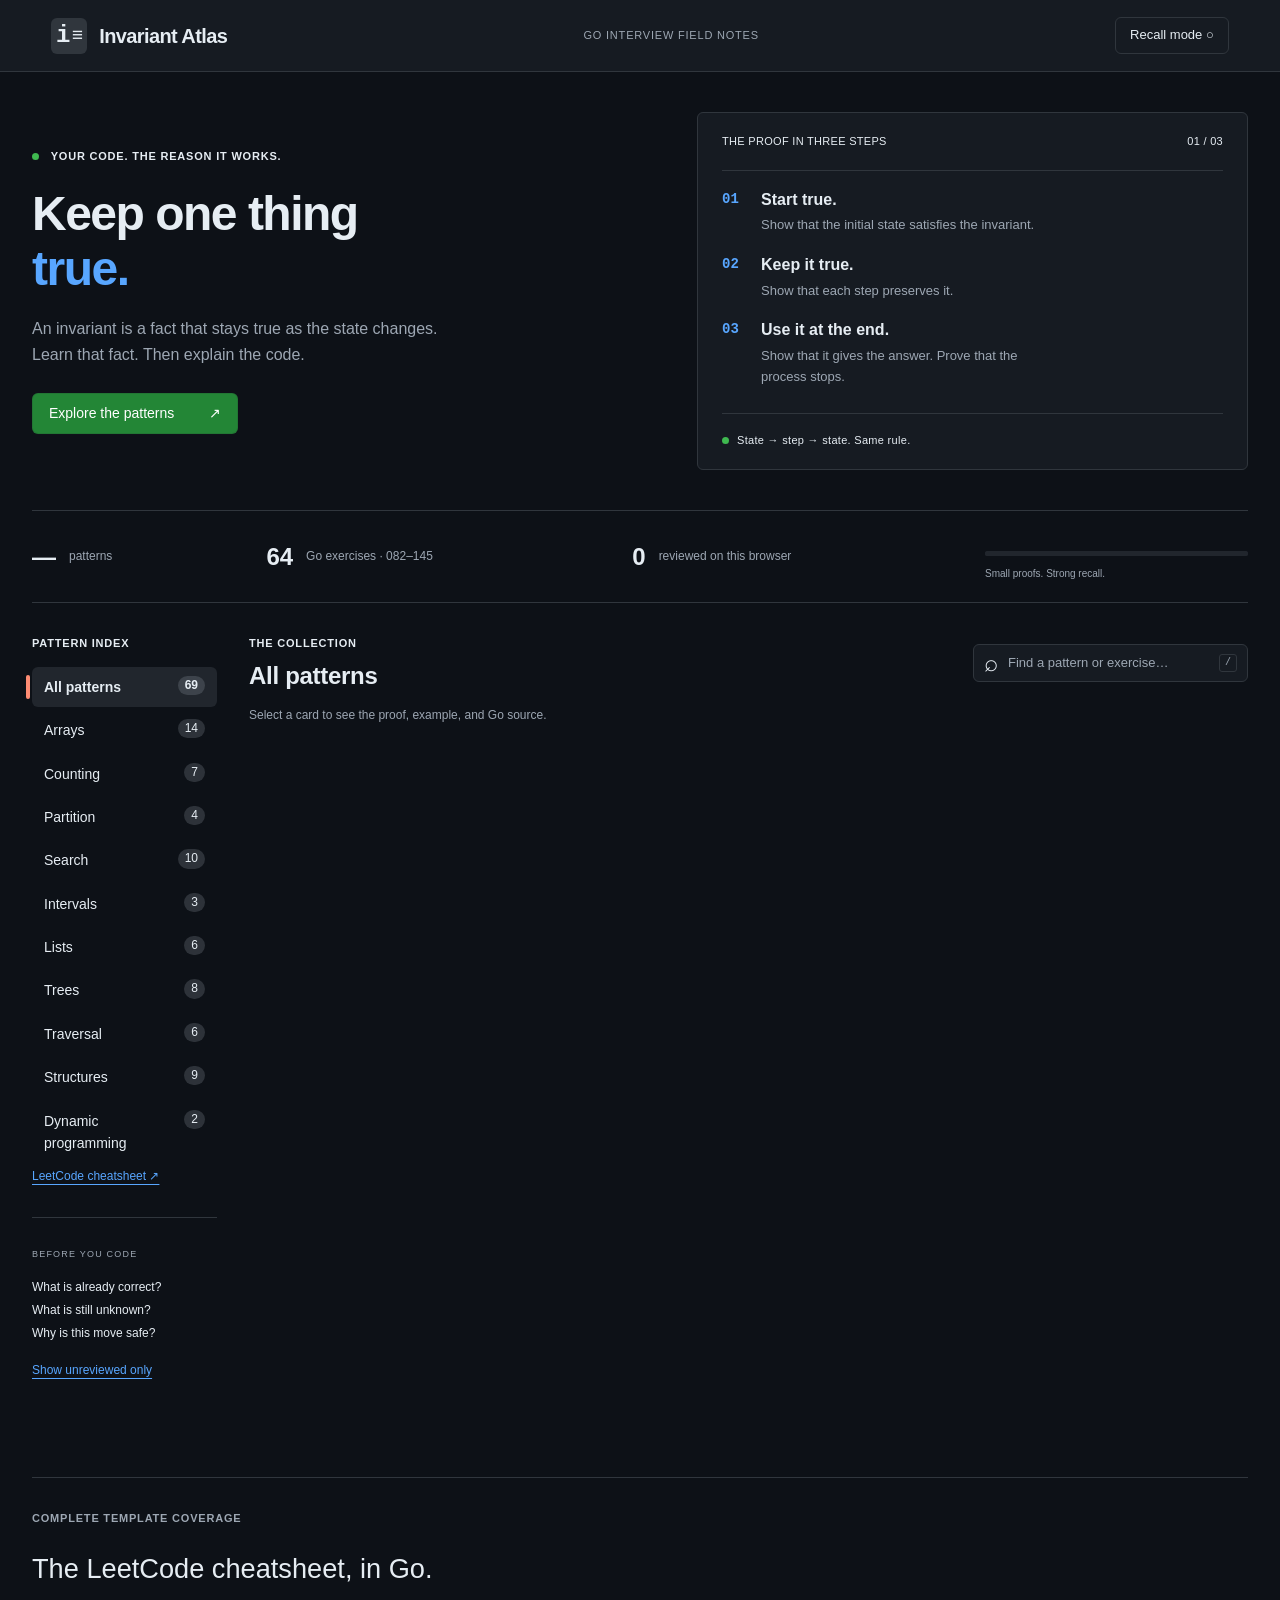
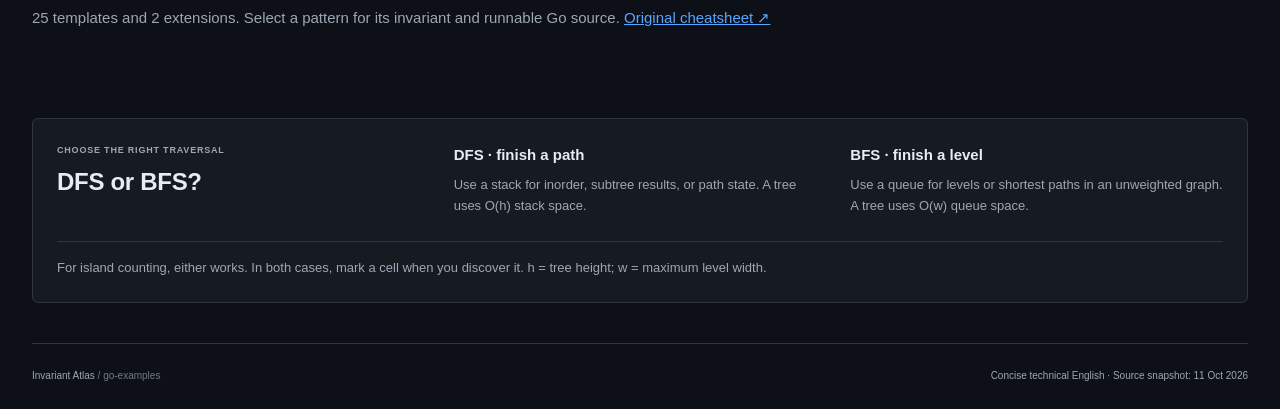
==== commit 86cc9e24: "Add Go pattern templates and complete invariant atlas coverage" ====
--- a/invariant-atlas/src/index.html
+++ b/invariant-atlas/src/index.html
@@ -1,13 +1,13 @@
 <!doctype html>
-<html lang="en"><head><meta charset="utf-8"><meta name="viewport" content="width=device-width,initial-scale=1"><meta name="theme-color" content="#0d1117"><meta name="description" content="Short, visual invariant notes from Go interview practice."><title>Invariant Atlas · Go study notes</title><link rel="icon" href="icon.svg"><link rel="stylesheet" href="style.css"><script defer src="data.js"></script><script defer src="sources.js"></script><script defer src="app.js"></script></head>
+<html lang="en"><head><meta charset="utf-8"><meta name="viewport" content="width=device-width,initial-scale=1"><meta name="theme-color" content="#0d1117"><meta name="description" content="Short, visual invariant notes from Go interview practice."><title>Invariant Atlas · Go study notes</title><link rel="icon" href="icon.svg"><link rel="stylesheet" href="style.css"><script defer src="data.js"></script><script defer src="sources.js"></script><script defer src="progress.js"></script><script defer src="app.js"></script></head>
 <body><a class="skip" href="#library">Skip to patterns</a>
 <header><a class="brand" href="#"><span class="logo">i<span>≡</span></span> Invariant Atlas</a><span class="header-note">GO INTERVIEW FIELD NOTES</span><button id="recall" class="button" aria-pressed="false">Recall mode <span>○</span></button></header>
 <main>
 <section class="hero"><div><p class="eyebrow"><span class="dot"></span> YOUR CODE. THE REASON IT WORKS.</p><h1>Keep one thing<br><em>true.</em></h1><p class="intro">An invariant is a fact that stays true as the state changes. Learn that fact. Then explain the code.</p><a class="primary" href="#library">Explore the patterns <span>↗</span></a></div><div class="proof-card"><div class="proof-top"><span>THE PROOF IN THREE STEPS</span><span>01 / 03</span></div><div class="proof-row"><span class="proof-num">01</span><div><h2>Start true.</h2><p>Show that the initial state satisfies the invariant.</p></div></div><div class="proof-row"><span class="proof-num">02</span><div><h2>Keep it true.</h2><p>Show that each step preserves it.</p></div></div><div class="proof-row"><span class="proof-num">03</span><div><h2>Use it at the end.</h2><p>Show that it gives the answer. Prove that the process stops.</p></div></div><div class="proof-bottom"><span class="dot"></span> State → step → state. Same rule.</div></div></section>
-<section class="statbar" aria-label="Guide scope"><div><strong id="pattern-count">—</strong><span>patterns</span></div><div><strong>39</strong><span>Go exercises · 082–120</span></div><div><strong id="review-count">0</strong><span>reviewed on this browser</span></div><div class="progress-wrap"><progress id="progress" value="0" max="39" aria-label="Review progress"></progress><small>Small proofs. Strong recall.</small></div></section>
-<section id="library" class="library"><aside><p class="eyebrow">PATTERN INDEX</p><nav id="categories" aria-label="Pattern categories"></nav><div class="side-note"><span>BEFORE YOU CODE</span><p>What is already correct?<br>What is still unknown?<br>Why is this move safe?</p></div><button id="review-filter" class="text-button" aria-pressed="false">Show unreviewed only</button></aside><div class="catalog"><div class="catalog-top"><div><p class="eyebrow">THE COLLECTION</p><h2 id="section-title">All patterns <span id="result-count"></span></h2></div><label class="search"><span aria-hidden="true">⌕</span><input id="search" type="search" placeholder="Find a pattern or exercise…" aria-label="Search patterns"><kbd>/</kbd></label></div><p id="mode-note" class="mode-note">Select a card to see the proof, example, and Go source.</p><div id="cards" class="cards"></div><div id="empty" hidden><h3>No matching patterns.</h3><p>Try a shorter term or clear the filters.</p><button id="clear" class="button">Clear filters</button></div></div></section>
-<section class="compare"><div><p class="eyebrow">CHOOSE THE RIGHT TRAVERSAL</p><h2>DFS or BFS?</h2></div><div><h3>DFS · finish a path</h3><p>Use a stack for inorder, subtree results, or path state. A tree uses O(h) stack space.</p></div><div><h3>BFS · finish a level</h3><p>Use a queue for levels or shortest paths in an unweighted graph. A tree uses O(w) queue space.</p></div><p class="compare-foot">For island counting, either works. In both cases, mark a cell when you discover it. h = tree height; w = maximum level width.</p></section>
-<footer><span>Invariant Atlas <span class="muted">/ go-examples</span></span><span>Concise technical English · Source snapshot: 09 Oct 2026</span></footer>
+<section class="statbar" aria-label="Guide scope"><div><strong id="pattern-count">—</strong><span>patterns</span></div><div><strong id="exercise-count">64</strong><span>Go exercises · 082–145</span></div><div><strong id="review-count">0</strong><span>reviewed on this browser</span></div><div class="progress-wrap"><progress id="progress" value="0" max="69" aria-label="Review progress"></progress><small>Small proofs. Strong recall.</small></div></section>
+<section id="library" class="library"><aside><p class="eyebrow">PATTERN INDEX</p><nav id="categories" aria-label="Pattern categories"></nav><a class="text-button" href="#cheatsheet">LeetCode cheatsheet ↗</a><div class="side-note"><span>BEFORE YOU CODE</span><p>What is already correct?<br>What is still unknown?<br>Why is this move safe?</p></div><button id="review-filter" class="text-button" aria-pressed="false">Show unreviewed only</button></aside><div class="catalog"><div class="catalog-top"><div><p class="eyebrow">THE COLLECTION</p><h2 id="section-title">All patterns <span id="result-count"></span></h2></div><label class="search"><span aria-hidden="true">⌕</span><input id="search" type="search" placeholder="Find a pattern or exercise…" aria-label="Search patterns"><kbd>/</kbd></label></div><p id="mode-note" class="mode-note">Select a card to see the proof, example, and Go source.</p><div id="cards" class="cards"></div><div id="empty" hidden><h3>No matching patterns.</h3><p>Try a shorter term or clear the filters.</p><button id="clear" class="button">Clear filters</button></div></div></section>
+<section id="cheatsheet" class="cheatsheet" aria-labelledby="cheatsheet-title"><p class="eyebrow">COMPLETE TEMPLATE COVERAGE</p><h2 id="cheatsheet-title">The LeetCode cheatsheet, in Go.</h2><p>25 templates and 2 extensions. Select a pattern for its invariant and runnable Go source. <a href="https://leetcode.com/explore/interview/card/cheatsheets/720/resources/4723/" target="_blank" rel="noopener">Original cheatsheet ↗</a></p><div id="cheatsheet-index" class="cheatsheet-index"></div></section><section class="compare"><div><p class="eyebrow">CHOOSE THE RIGHT TRAVERSAL</p><h2>DFS or BFS?</h2></div><div><h3>DFS · finish a path</h3><p>Use a stack for inorder, subtree results, or path state. A tree uses O(h) stack space.</p></div><div><h3>BFS · finish a level</h3><p>Use a queue for levels or shortest paths in an unweighted graph. A tree uses O(w) queue space.</p></div><p class="compare-foot">For island counting, either works. In both cases, mark a cell when you discover it. h = tree height; w = maximum level width.</p></section>
+<footer><span>Invariant Atlas <span class="muted">/ go-examples</span></span><span>Concise technical English · Source snapshot: 11 Oct 2026</span></footer>
 </main>
 <dialog id="detail" aria-labelledby="detail-title"><div class="dialog-top"><span id="detail-group" class="eyebrow"></span><button id="close" class="close" aria-label="Close pattern">×</button></div><div id="detail-content"></div><div class="dialog-actions"><button id="reviewed" class="primary">Mark as reviewed</button><button id="next-pattern" class="button">Next pattern →</button></div></dialog>
 <div id="status" class="sr-only" role="status" aria-live="polite"></div>
--- a/invariant-atlas/src/style.css
+++ b/invariant-atlas/src/style.css
@@ -42,3 +42,5 @@
 
 :root{color-scheme:dark}
 .primary{color:#ffffff}.logo{background:#30363d;color:#e6edf3}.cell{background:#0d1117}.cell.done{color:#7ee787}.cell.equal{color:#d2a8ff}.cell.high{color:#ffa657}.search input::placeholder{color:#9da7b3;opacity:1}dialog::backdrop{background:#010409b3}.rule p{color:#e6edf3}.trap p{color:#d4caa9}::selection{background:#264f78;color:#ffffff}
+
+.cheatsheet{margin:4rem 0;padding-top:2rem;border-top:1px solid #30363d}.cheatsheet h2{font-size:1.7rem;margin:.5rem 0}.cheatsheet>p{color:#9da7b3;line-height:1.6}.cheatsheet a{color:#58a6ff}.cheatsheet-index{display:grid;grid-template-columns:repeat(auto-fit,minmax(min(100%,280px),1fr));gap:.6rem;margin-top:1.5rem}.cheatsheet-link{display:flex;flex-direction:column;align-items:flex-start;text-align:left;white-space:normal;padding:.85rem;gap:.5rem}.cheatsheet-link small{color:#9da7b3}
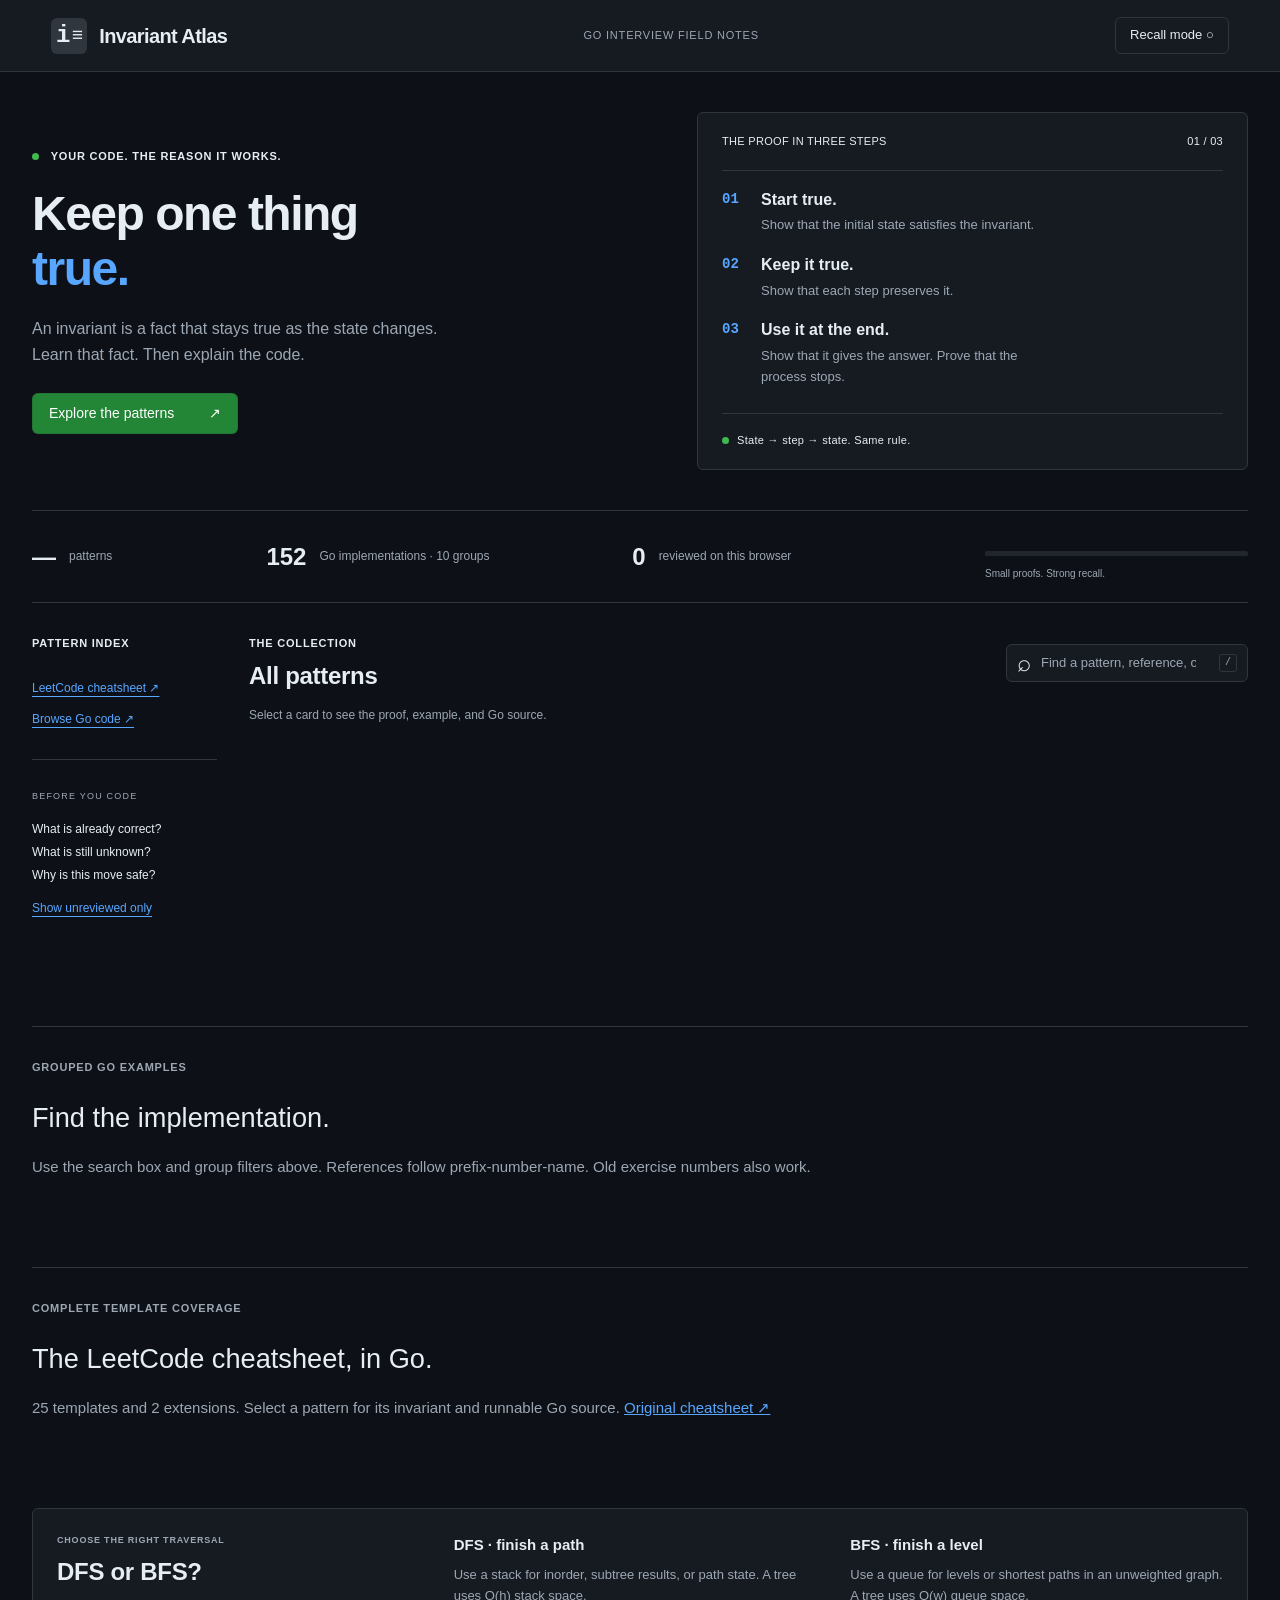
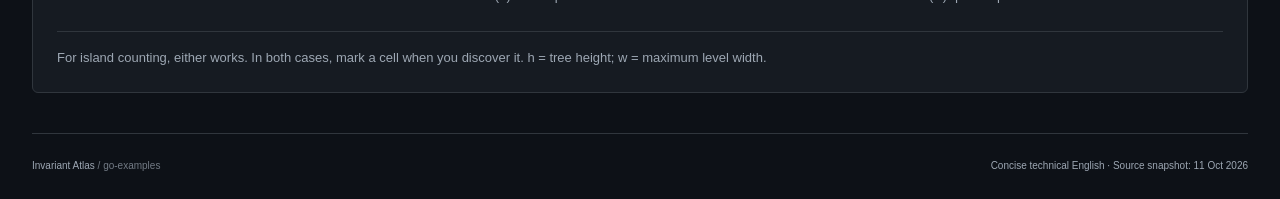
==== commit 36a1e83a: "Organize examples by topic and update invariant atlas references" ====
--- a/invariant-atlas/src/index.html
+++ b/invariant-atlas/src/index.html
@@ -1,12 +1,12 @@
 <!doctype html>
-<html lang="en"><head><meta charset="utf-8"><meta name="viewport" content="width=device-width,initial-scale=1"><meta name="theme-color" content="#0d1117"><meta name="description" content="Short, visual invariant notes from Go interview practice."><title>Invariant Atlas · Go study notes</title><link rel="icon" href="icon.svg"><link rel="stylesheet" href="style.css"><script defer src="data.js"></script><script defer src="sources.js"></script><script defer src="progress.js"></script><script defer src="app.js"></script></head>
+<html lang="en"><head><meta charset="utf-8"><meta name="viewport" content="width=device-width,initial-scale=1"><meta name="theme-color" content="#0d1117"><meta name="description" content="Short, visual invariant notes from Go interview practice."><title>Invariant Atlas · Go study notes</title><link rel="icon" href="icon.svg"><link rel="stylesheet" href="style.css"><script defer src="sources.js"></script><script defer src="data.js"></script><script defer src="progress.js"></script><script defer src="app.js"></script></head>
 <body><a class="skip" href="#library">Skip to patterns</a>
 <header><a class="brand" href="#"><span class="logo">i<span>≡</span></span> Invariant Atlas</a><span class="header-note">GO INTERVIEW FIELD NOTES</span><button id="recall" class="button" aria-pressed="false">Recall mode <span>○</span></button></header>
 <main>
 <section class="hero"><div><p class="eyebrow"><span class="dot"></span> YOUR CODE. THE REASON IT WORKS.</p><h1>Keep one thing<br><em>true.</em></h1><p class="intro">An invariant is a fact that stays true as the state changes. Learn that fact. Then explain the code.</p><a class="primary" href="#library">Explore the patterns <span>↗</span></a></div><div class="proof-card"><div class="proof-top"><span>THE PROOF IN THREE STEPS</span><span>01 / 03</span></div><div class="proof-row"><span class="proof-num">01</span><div><h2>Start true.</h2><p>Show that the initial state satisfies the invariant.</p></div></div><div class="proof-row"><span class="proof-num">02</span><div><h2>Keep it true.</h2><p>Show that each step preserves it.</p></div></div><div class="proof-row"><span class="proof-num">03</span><div><h2>Use it at the end.</h2><p>Show that it gives the answer. Prove that the process stops.</p></div></div><div class="proof-bottom"><span class="dot"></span> State → step → state. Same rule.</div></div></section>
-<section class="statbar" aria-label="Guide scope"><div><strong id="pattern-count">—</strong><span>patterns</span></div><div><strong id="exercise-count">64</strong><span>Go exercises · 082–145</span></div><div><strong id="review-count">0</strong><span>reviewed on this browser</span></div><div class="progress-wrap"><progress id="progress" value="0" max="69" aria-label="Review progress"></progress><small>Small proofs. Strong recall.</small></div></section>
-<section id="library" class="library"><aside><p class="eyebrow">PATTERN INDEX</p><nav id="categories" aria-label="Pattern categories"></nav><a class="text-button" href="#cheatsheet">LeetCode cheatsheet ↗</a><div class="side-note"><span>BEFORE YOU CODE</span><p>What is already correct?<br>What is still unknown?<br>Why is this move safe?</p></div><button id="review-filter" class="text-button" aria-pressed="false">Show unreviewed only</button></aside><div class="catalog"><div class="catalog-top"><div><p class="eyebrow">THE COLLECTION</p><h2 id="section-title">All patterns <span id="result-count"></span></h2></div><label class="search"><span aria-hidden="true">⌕</span><input id="search" type="search" placeholder="Find a pattern or exercise…" aria-label="Search patterns"><kbd>/</kbd></label></div><p id="mode-note" class="mode-note">Select a card to see the proof, example, and Go source.</p><div id="cards" class="cards"></div><div id="empty" hidden><h3>No matching patterns.</h3><p>Try a shorter term or clear the filters.</p><button id="clear" class="button">Clear filters</button></div></div></section>
-<section id="cheatsheet" class="cheatsheet" aria-labelledby="cheatsheet-title"><p class="eyebrow">COMPLETE TEMPLATE COVERAGE</p><h2 id="cheatsheet-title">The LeetCode cheatsheet, in Go.</h2><p>25 templates and 2 extensions. Select a pattern for its invariant and runnable Go source. <a href="https://leetcode.com/explore/interview/card/cheatsheets/720/resources/4723/" target="_blank" rel="noopener">Original cheatsheet ↗</a></p><div id="cheatsheet-index" class="cheatsheet-index"></div></section><section class="compare"><div><p class="eyebrow">CHOOSE THE RIGHT TRAVERSAL</p><h2>DFS or BFS?</h2></div><div><h3>DFS · finish a path</h3><p>Use a stack for inorder, subtree results, or path state. A tree uses O(h) stack space.</p></div><div><h3>BFS · finish a level</h3><p>Use a queue for levels or shortest paths in an unweighted graph. A tree uses O(w) queue space.</p></div><p class="compare-foot">For island counting, either works. In both cases, mark a cell when you discover it. h = tree height; w = maximum level width.</p></section>
+<section class="statbar" aria-label="Guide scope"><div><strong id="pattern-count">—</strong><span>patterns</span></div><div><strong id="exercise-count">152</strong><span>Go implementations · 10 groups</span></div><div><strong id="review-count">0</strong><span>reviewed on this browser</span></div><div class="progress-wrap"><progress id="progress" value="0" max="69" aria-label="Review progress"></progress><small>Small proofs. Strong recall.</small></div></section>
+<section id="library" class="library"><aside><p class="eyebrow">PATTERN INDEX</p><nav id="categories" aria-label="Pattern categories"></nav><a class="text-button" href="#cheatsheet">LeetCode cheatsheet ↗</a><a class="text-button" href="#code-library">Browse Go code ↗</a><div class="side-note"><span>BEFORE YOU CODE</span><p>What is already correct?<br>What is still unknown?<br>Why is this move safe?</p></div><button id="review-filter" class="text-button" aria-pressed="false">Show unreviewed only</button></aside><div class="catalog"><div class="catalog-top"><div><p class="eyebrow">THE COLLECTION</p><h2 id="section-title">All patterns <span id="result-count"></span></h2></div><label class="search"><span aria-hidden="true">⌕</span><input id="search" type="search" placeholder="Find a pattern, reference, or old number…" aria-label="Search patterns"><kbd>/</kbd></label></div><p id="mode-note" class="mode-note">Select a card to see the proof, example, and Go source.</p><div id="cards" class="cards"></div><div id="empty" hidden><h3>No matching invariant notes.</h3><p>Check the matching Go implementations below, or clear the filters.</p><button id="clear" class="button">Clear filters</button></div></div></section>
+<section id="code-library" class="cheatsheet" aria-labelledby="code-title"><p class="eyebrow">GROUPED GO EXAMPLES</p><h2 id="code-title">Find the implementation.</h2><p>Use the search box and group filters above. References follow prefix-number-name. Old exercise numbers also work.</p><p id="code-count" role="status"></p><div id="code-index" class="cheatsheet-index"></div></section><section id="cheatsheet" class="cheatsheet" aria-labelledby="cheatsheet-title"><p class="eyebrow">COMPLETE TEMPLATE COVERAGE</p><h2 id="cheatsheet-title">The LeetCode cheatsheet, in Go.</h2><p>25 templates and 2 extensions. Select a pattern for its invariant and runnable Go source. <a href="https://leetcode.com/explore/interview/card/cheatsheets/720/resources/4723/" target="_blank" rel="noopener">Original cheatsheet ↗</a></p><div id="cheatsheet-index" class="cheatsheet-index"></div></section><section class="compare"><div><p class="eyebrow">CHOOSE THE RIGHT TRAVERSAL</p><h2>DFS or BFS?</h2></div><div><h3>DFS · finish a path</h3><p>Use a stack for inorder, subtree results, or path state. A tree uses O(h) stack space.</p></div><div><h3>BFS · finish a level</h3><p>Use a queue for levels or shortest paths in an unweighted graph. A tree uses O(w) queue space.</p></div><p class="compare-foot">For island counting, either works. In both cases, mark a cell when you discover it. h = tree height; w = maximum level width.</p></section>
 <footer><span>Invariant Atlas <span class="muted">/ go-examples</span></span><span>Concise technical English · Source snapshot: 11 Oct 2026</span></footer>
 </main>
 <dialog id="detail" aria-labelledby="detail-title"><div class="dialog-top"><span id="detail-group" class="eyebrow"></span><button id="close" class="close" aria-label="Close pattern">×</button></div><div id="detail-content"></div><div class="dialog-actions"><button id="reviewed" class="primary">Mark as reviewed</button><button id="next-pattern" class="button">Next pattern →</button></div></dialog>
--- a/invariant-atlas/src/style.css
+++ b/invariant-atlas/src/style.css
@@ -44,3 +44,5 @@
 .primary{color:#ffffff}.logo{background:#30363d;color:#e6edf3}.cell{background:#0d1117}.cell.done{color:#7ee787}.cell.equal{color:#d2a8ff}.cell.high{color:#ffa657}.search input::placeholder{color:#9da7b3;opacity:1}dialog::backdrop{background:#010409b3}.rule p{color:#e6edf3}.trap p{color:#d4caa9}::selection{background:#264f78;color:#ffffff}
 
 .cheatsheet{margin:4rem 0;padding-top:2rem;border-top:1px solid #30363d}.cheatsheet h2{font-size:1.7rem;margin:.5rem 0}.cheatsheet>p{color:#9da7b3;line-height:1.6}.cheatsheet a{color:#58a6ff}.cheatsheet-index{display:grid;grid-template-columns:repeat(auto-fit,minmax(min(100%,280px),1fr));gap:.6rem;margin-top:1.5rem}.cheatsheet-link{display:flex;flex-direction:column;align-items:flex-start;text-align:left;white-space:normal;padding:.85rem;gap:.5rem}.cheatsheet-link small{color:#9da7b3}
+/* Full references remain readable at narrow widths. */
+.card-head{flex-direction:column;align-items:flex-start;gap:6px}.card-number{font-size:10px;overflow-wrap:anywhere;white-space:normal}.category{flex-direction:column;gap:2px}.category span{font-size:10px}.cheatsheet-link span,.cheatsheet-link small{overflow-wrap:anywhere;max-width:100%}aside>.text-button{display:block;margin:12px 0}#detail-group{overflow-wrap:anywhere}#code-index .cheatsheet-link{text-decoration:none}.search{min-width:0}.search input{min-width:0;width:100%}
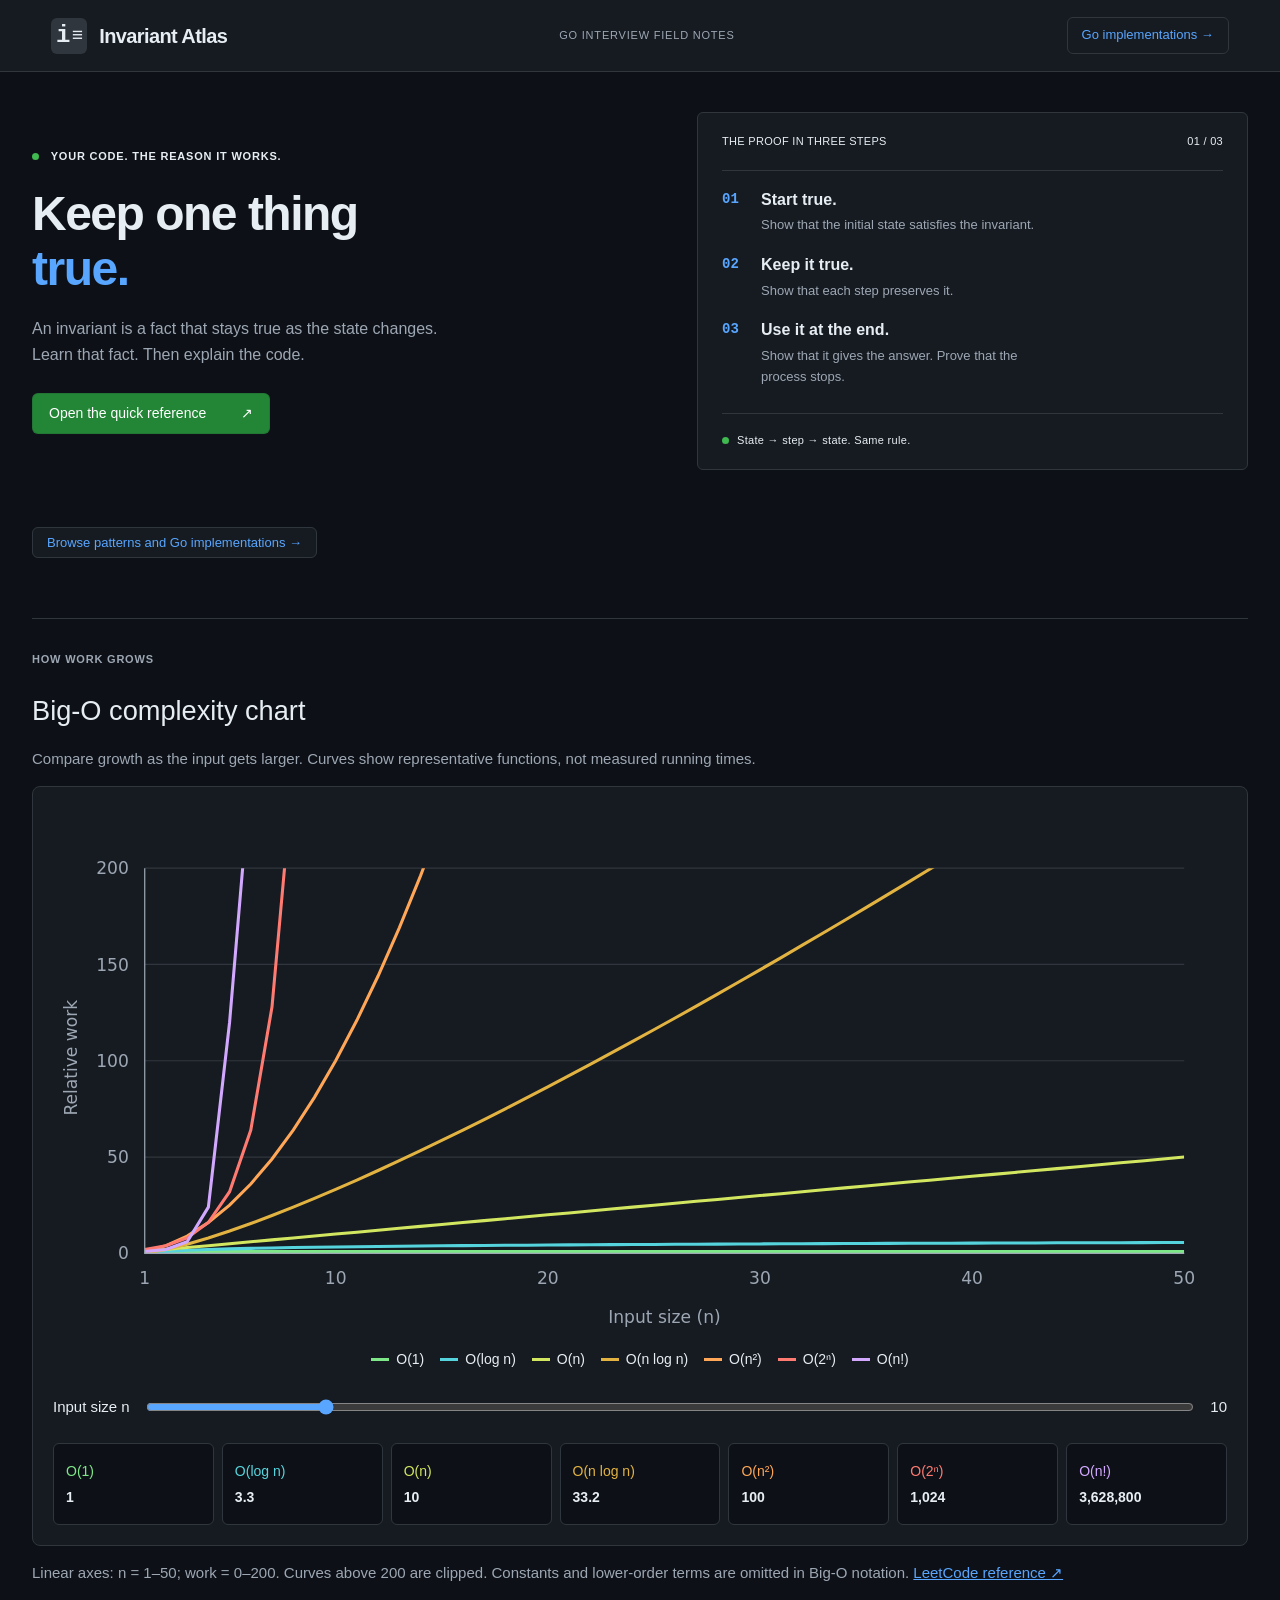
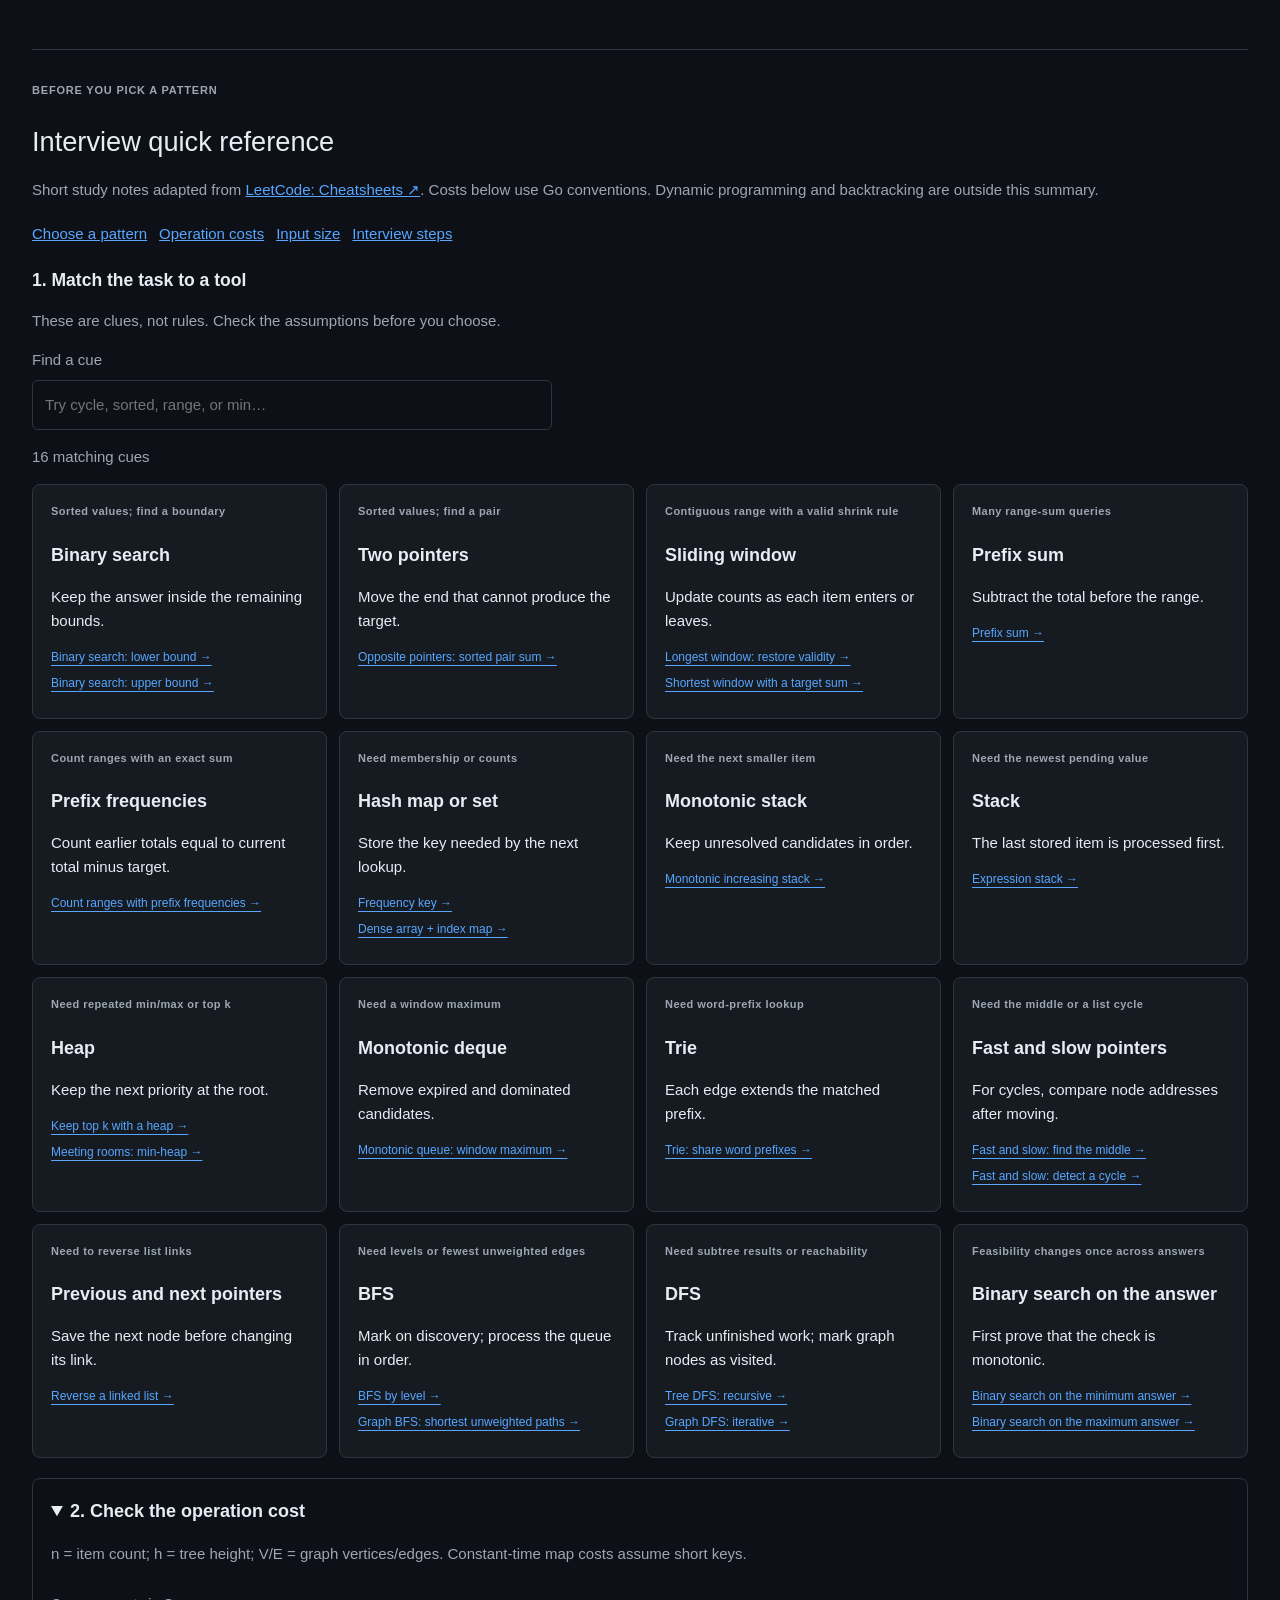
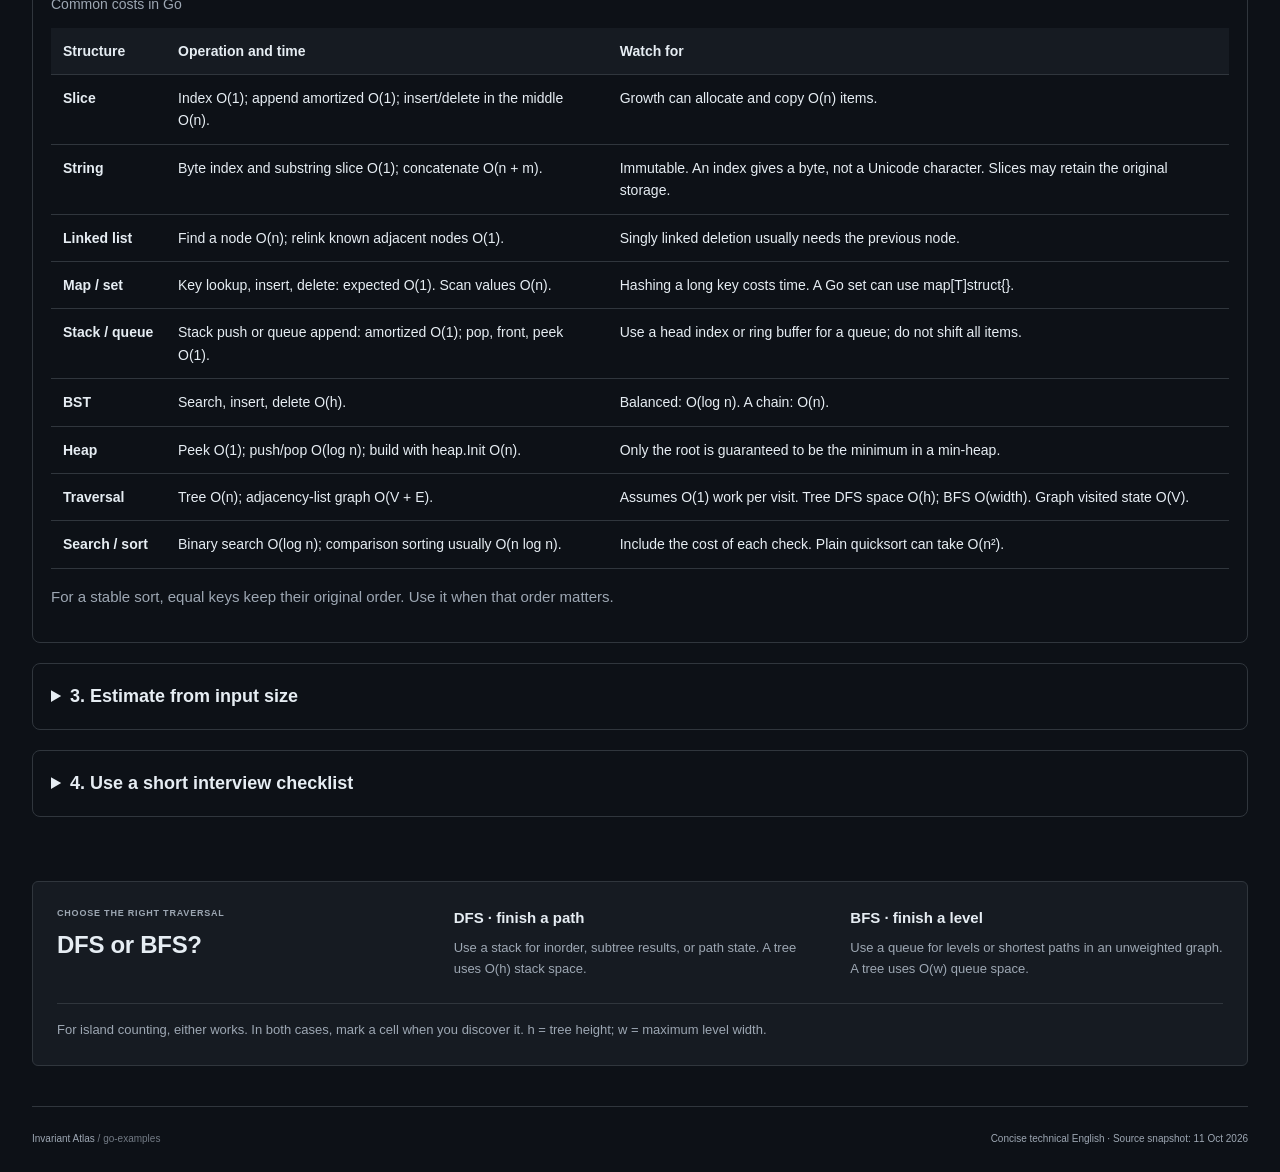
==== commit f6c147f0: "Add interview quick reference and complexity chart with separate code catalog" ====
--- a/invariant-atlas/src/index.html
+++ b/invariant-atlas/src/index.html
@@ -1,14 +1,35 @@
 <!doctype html>
-<html lang="en"><head><meta charset="utf-8"><meta name="viewport" content="width=device-width,initial-scale=1"><meta name="theme-color" content="#0d1117"><meta name="description" content="Short, visual invariant notes from Go interview practice."><title>Invariant Atlas · Go study notes</title><link rel="icon" href="icon.svg"><link rel="stylesheet" href="style.css"><script defer src="sources.js"></script><script defer src="data.js"></script><script defer src="progress.js"></script><script defer src="app.js"></script></head>
-<body><a class="skip" href="#library">Skip to patterns</a>
-<header><a class="brand" href="#"><span class="logo">i<span>≡</span></span> Invariant Atlas</a><span class="header-note">GO INTERVIEW FIELD NOTES</span><button id="recall" class="button" aria-pressed="false">Recall mode <span>○</span></button></header>
+<html lang="en"><head><meta charset="utf-8"><meta name="viewport" content="width=device-width,initial-scale=1"><meta name="theme-color" content="#0d1117"><meta name="description" content="Short, visual invariant notes from Go interview practice."><title>Invariant Atlas · Go study notes</title><link rel="icon" href="icon.svg"><link rel="stylesheet" href="style.css"><script defer src="sources.js"></script><script defer src="data.js"></script><script defer src="progress.js"></script><script defer src="guide.js"></script><script defer src="complexity.js"></script><script defer src="quick-reference.js"></script></head>
+<body><a class="skip" href="#quick-reference">Skip to quick reference</a>
+<header><a class="brand" href="#"><span class="logo">i<span>≡</span></span> Invariant Atlas</a><span class="header-note">GO INTERVIEW FIELD NOTES</span><a class="button" href="implementations.html">Go implementations →</a></header>
 <main>
-<section class="hero"><div><p class="eyebrow"><span class="dot"></span> YOUR CODE. THE REASON IT WORKS.</p><h1>Keep one thing<br><em>true.</em></h1><p class="intro">An invariant is a fact that stays true as the state changes. Learn that fact. Then explain the code.</p><a class="primary" href="#library">Explore the patterns <span>↗</span></a></div><div class="proof-card"><div class="proof-top"><span>THE PROOF IN THREE STEPS</span><span>01 / 03</span></div><div class="proof-row"><span class="proof-num">01</span><div><h2>Start true.</h2><p>Show that the initial state satisfies the invariant.</p></div></div><div class="proof-row"><span class="proof-num">02</span><div><h2>Keep it true.</h2><p>Show that each step preserves it.</p></div></div><div class="proof-row"><span class="proof-num">03</span><div><h2>Use it at the end.</h2><p>Show that it gives the answer. Prove that the process stops.</p></div></div><div class="proof-bottom"><span class="dot"></span> State → step → state. Same rule.</div></div></section>
-<section class="statbar" aria-label="Guide scope"><div><strong id="pattern-count">—</strong><span>patterns</span></div><div><strong id="exercise-count">152</strong><span>Go implementations · 10 groups</span></div><div><strong id="review-count">0</strong><span>reviewed on this browser</span></div><div class="progress-wrap"><progress id="progress" value="0" max="69" aria-label="Review progress"></progress><small>Small proofs. Strong recall.</small></div></section>
-<section id="library" class="library"><aside><p class="eyebrow">PATTERN INDEX</p><nav id="categories" aria-label="Pattern categories"></nav><a class="text-button" href="#cheatsheet">LeetCode cheatsheet ↗</a><a class="text-button" href="#code-library">Browse Go code ↗</a><div class="side-note"><span>BEFORE YOU CODE</span><p>What is already correct?<br>What is still unknown?<br>Why is this move safe?</p></div><button id="review-filter" class="text-button" aria-pressed="false">Show unreviewed only</button></aside><div class="catalog"><div class="catalog-top"><div><p class="eyebrow">THE COLLECTION</p><h2 id="section-title">All patterns <span id="result-count"></span></h2></div><label class="search"><span aria-hidden="true">⌕</span><input id="search" type="search" placeholder="Find a pattern, reference, or old number…" aria-label="Search patterns"><kbd>/</kbd></label></div><p id="mode-note" class="mode-note">Select a card to see the proof, example, and Go source.</p><div id="cards" class="cards"></div><div id="empty" hidden><h3>No matching invariant notes.</h3><p>Check the matching Go implementations below, or clear the filters.</p><button id="clear" class="button">Clear filters</button></div></div></section>
-<section id="code-library" class="cheatsheet" aria-labelledby="code-title"><p class="eyebrow">GROUPED GO EXAMPLES</p><h2 id="code-title">Find the implementation.</h2><p>Use the search box and group filters above. References follow prefix-number-name. Old exercise numbers also work.</p><p id="code-count" role="status"></p><div id="code-index" class="cheatsheet-index"></div></section><section id="cheatsheet" class="cheatsheet" aria-labelledby="cheatsheet-title"><p class="eyebrow">COMPLETE TEMPLATE COVERAGE</p><h2 id="cheatsheet-title">The LeetCode cheatsheet, in Go.</h2><p>25 templates and 2 extensions. Select a pattern for its invariant and runnable Go source. <a href="https://leetcode.com/explore/interview/card/cheatsheets/720/resources/4723/" target="_blank" rel="noopener">Original cheatsheet ↗</a></p><div id="cheatsheet-index" class="cheatsheet-index"></div></section><section class="compare"><div><p class="eyebrow">CHOOSE THE RIGHT TRAVERSAL</p><h2>DFS or BFS?</h2></div><div><h3>DFS · finish a path</h3><p>Use a stack for inorder, subtree results, or path state. A tree uses O(h) stack space.</p></div><div><h3>BFS · finish a level</h3><p>Use a queue for levels or shortest paths in an unweighted graph. A tree uses O(w) queue space.</p></div><p class="compare-foot">For island counting, either works. In both cases, mark a cell when you discover it. h = tree height; w = maximum level width.</p></section>
+<section class="hero"><div><p class="eyebrow"><span class="dot"></span> YOUR CODE. THE REASON IT WORKS.</p><h1>Keep one thing<br><em>true.</em></h1><p class="intro">An invariant is a fact that stays true as the state changes. Learn that fact. Then explain the code.</p><a class="primary" href="#quick-reference">Open the quick reference <span>↗</span></a></div><div class="proof-card"><div class="proof-top"><span>THE PROOF IN THREE STEPS</span><span>01 / 03</span></div><div class="proof-row"><span class="proof-num">01</span><div><h2>Start true.</h2><p>Show that the initial state satisfies the invariant.</p></div></div><div class="proof-row"><span class="proof-num">02</span><div><h2>Keep it true.</h2><p>Show that each step preserves it.</p></div></div><div class="proof-row"><span class="proof-num">03</span><div><h2>Use it at the end.</h2><p>Show that it gives the answer. Prove that the process stops.</p></div></div><div class="proof-bottom"><span class="dot"></span> State → step → state. Same rule.</div></div></section>
+<p class="code-entry"><a class="button" href="implementations.html">Browse patterns and Go implementations →</a></p>
+<section id="complexity-chart" class="cheatsheet" aria-labelledby="complexity-title"><p class="eyebrow">HOW WORK GROWS</p><h2 id="complexity-title">Big-O complexity chart</h2><p>Compare growth as the input gets larger. Curves show representative functions, not measured running times.</p><div class="complexity-panel"><svg id="growth-chart" viewBox="0 0 960 430" role="img" aria-labelledby="growth-title growth-desc"><title id="growth-title">Growth of seven common complexity classes</title><desc id="growth-desc">Linear axes. Factorial, exponential, and quadratic growth quickly exceed the chart. Logarithmic and constant growth stay near the bottom.</desc></svg><div id="growth-legend" class="growth-legend"></div><label class="growth-control">Input size n <input id="growth-n" type="range" min="2" max="50" value="10"><output id="growth-value">10</output></label><div id="growth-values" class="growth-values" aria-live="polite"></div></div><p>Linear axes: n = 1–50; work = 0–200. Curves above 200 are clipped. Constants and lower-order terms are omitted in Big-O notation. <a href="https://leetcode.com/explore/interview/card/cheatsheets/720/resources/4725/" target="_blank" rel="noopener">LeetCode reference ↗</a></p></section><section id="quick-reference" class="cheatsheet quick-reference" aria-labelledby="quick-title">
+<p class="eyebrow">BEFORE YOU PICK A PATTERN</p><h2 id="quick-title">Interview quick reference</h2>
+<p>Short study notes adapted from <a href="https://leetcode.com/explore/interview/card/cheatsheets/720/resources/4725/" target="_blank" rel="noopener">LeetCode: Cheatsheets ↗</a>. Costs below use Go conventions. Dynamic programming and backtracking are outside this summary.</p>
+<nav class="quick-nav" aria-label="Quick reference sections"><a href="#choose-pattern">Choose a pattern</a><a href="#operation-costs">Operation costs</a><a href="#input-size">Input size</a><a href="#interview-steps">Interview steps</a></nav>
+<h3 id="choose-pattern">1. Match the task to a tool</h3><p>These are clues, not rules. Check the assumptions before you choose.</p>
+<label class="quick-search" for="quick-search">Find a cue<input id="quick-search" type="search" placeholder="Try cycle, sorted, range, or min…"></label><p id="quick-results" role="status"></p><div id="quick-choices" class="quick-grid"></div>
+<details id="operation-costs" class="quick-details" open><summary>2. Check the operation cost</summary>
+<p>n = item count; h = tree height; V/E = graph vertices/edges. Constant-time map costs assume short keys.</p>
+<div class="quick-table"><table><caption>Common costs in Go</caption><thead><tr><th scope="col">Structure</th><th scope="col">Operation and time</th><th scope="col">Watch for</th></tr></thead><tbody>
+<tr><th scope="row">Slice</th><td>Index O(1); append amortized O(1); insert/delete in the middle O(n).</td><td>Growth can allocate and copy O(n) items.</td></tr>
+<tr><th scope="row">String</th><td>Byte index and substring slice O(1); concatenate O(n + m).</td><td>Immutable. An index gives a byte, not a Unicode character. Slices may retain the original storage.</td></tr>
+<tr><th scope="row">Linked list</th><td>Find a node O(n); relink known adjacent nodes O(1).</td><td>Singly linked deletion usually needs the previous node.</td></tr>
+<tr><th scope="row">Map / set</th><td>Key lookup, insert, delete: expected O(1). Scan values O(n).</td><td>Hashing a long key costs time. A Go set can use map[T]struct{}.</td></tr>
+<tr><th scope="row">Stack / queue</th><td>Stack push or queue append: amortized O(1); pop, front, peek O(1).</td><td>Use a head index or ring buffer for a queue; do not shift all items.</td></tr>
+<tr><th scope="row">BST</th><td>Search, insert, delete O(h).</td><td>Balanced: O(log n). A chain: O(n).</td></tr>
+<tr><th scope="row">Heap</th><td>Peek O(1); push/pop O(log n); build with heap.Init O(n).</td><td>Only the root is guaranteed to be the minimum in a min-heap.</td></tr>
+<tr><th scope="row">Traversal</th><td>Tree O(n); adjacency-list graph O(V + E).</td><td>Assumes O(1) work per visit. Tree DFS space O(h); BFS O(width). Graph visited state O(V).</td></tr>
+<tr><th scope="row">Search / sort</th><td>Binary search O(log n); comparison sorting usually O(n log n).</td><td>Include the cost of each check. Plain quicksort can take O(n²).</td></tr>
+</tbody></table></div><p>For a stable sort, equal keys keep their original order. Use it when that order matters.</p></details>
+<details id="input-size" class="quick-details"><summary>3. Estimate from input size</summary><p>Rough interview hints, not runtime guarantees. The time limit and work per step matter.</p><div class="quick-table"><table><caption>Typical starting targets</caption><thead><tr><th scope="col">Input size</th><th scope="col">Consider</th></tr></thead><tbody><tr><td>Up to about 100</td><td>O(n³) may fit; still look for simpler work.</td></tr><tr><td>About 1,000</td><td>O(n²) may fit.</td></tr><tr><td>About 100,000</td><td>Aim for O(n log n) or O(n).</td></tr><tr><td>About 1,000,000</td><td>Prefer O(n); assess sorting cost.</td></tr><tr><td>Huge numeric search range</td><td>Look for O(log n) search or a formula. Reading n explicit items still costs O(n).</td></tr></tbody></table></div></details>
+<details id="interview-steps" class="quick-details"><summary>4. Use a short interview checklist</summary><ol><li><strong>Introduce:</strong> give a brief, relevant background.</li><li><strong>Clarify:</strong> restate the task, constraints, and one example.</li><li><strong>Plan:</strong> explain the invariant and expected cost.</li><li><strong>Implement:</strong> name state clearly and explain key choices.</li><li><strong>Test:</strong> trace a small case, then boundaries and duplicates.</li><li><strong>Review:</strong> justify correctness, time, space, and trade-offs.</li><li><strong>Close:</strong> ask prepared questions about the work and team.</li></ol></details>
+</section>
+<section class="compare"><div><p class="eyebrow">CHOOSE THE RIGHT TRAVERSAL</p><h2>DFS or BFS?</h2></div><div><h3>DFS · finish a path</h3><p>Use a stack for inorder, subtree results, or path state. A tree uses O(h) stack space.</p></div><div><h3>BFS · finish a level</h3><p>Use a queue for levels or shortest paths in an unweighted graph. A tree uses O(w) queue space.</p></div><p class="compare-foot">For island counting, either works. In both cases, mark a cell when you discover it. h = tree height; w = maximum level width.</p></section>
 <footer><span>Invariant Atlas <span class="muted">/ go-examples</span></span><span>Concise technical English · Source snapshot: 11 Oct 2026</span></footer>
 </main>
-<dialog id="detail" aria-labelledby="detail-title"><div class="dialog-top"><span id="detail-group" class="eyebrow"></span><button id="close" class="close" aria-label="Close pattern">×</button></div><div id="detail-content"></div><div class="dialog-actions"><button id="reviewed" class="primary">Mark as reviewed</button><button id="next-pattern" class="button">Next pattern →</button></div></dialog>
+
 <div id="status" class="sr-only" role="status" aria-live="polite"></div>
 </body></html>
--- a/invariant-atlas/src/style.css
+++ b/invariant-atlas/src/style.css
@@ -46,3 +46,6 @@
 .cheatsheet{margin:4rem 0;padding-top:2rem;border-top:1px solid #30363d}.cheatsheet h2{font-size:1.7rem;margin:.5rem 0}.cheatsheet>p{color:#9da7b3;line-height:1.6}.cheatsheet a{color:#58a6ff}.cheatsheet-index{display:grid;grid-template-columns:repeat(auto-fit,minmax(min(100%,280px),1fr));gap:.6rem;margin-top:1.5rem}.cheatsheet-link{display:flex;flex-direction:column;align-items:flex-start;text-align:left;white-space:normal;padding:.85rem;gap:.5rem}.cheatsheet-link small{color:#9da7b3}
 /* Full references remain readable at narrow widths. */
 .card-head{flex-direction:column;align-items:flex-start;gap:6px}.card-number{font-size:10px;overflow-wrap:anywhere;white-space:normal}.category{flex-direction:column;gap:2px}.category span{font-size:10px}.cheatsheet-link span,.cheatsheet-link small{overflow-wrap:anywhere;max-width:100%}aside>.text-button{display:block;margin:12px 0}#detail-group{overflow-wrap:anywhere}#code-index .cheatsheet-link{text-decoration:none}.search{min-width:0}.search input{min-width:0;width:100%}
+/* Concise interview reference; tables scroll only inside their own container. */
+.quick-nav{display:flex;flex-wrap:wrap;gap:12px;margin:20px 0}.quick-reference h3{margin:20px 0 10px}.quick-search{display:grid;gap:8px;max-width:520px;color:#9da7b3}.quick-search input{font:inherit;padding:12px;background:#0d1117;color:#e6edf3;border:1px solid #30363d;border-radius:6px;width:100%;box-sizing:border-box}.quick-grid{display:grid;grid-template-columns:repeat(auto-fit,minmax(min(100%,280px),1fr));gap:12px}.quick-choice{background:#161b22;border:1px solid #30363d;border-radius:8px;padding:18px;min-width:0}.quick-choice .eyebrow{line-height:1.6;letter-spacing:.04em;color:#9da7b3}.quick-choice h3{font-size:18px;margin:10px 0}.quick-choice p{line-height:1.6}.quick-choice .text-button{display:block;text-align:left;white-space:normal;line-height:1.5;color:#58a6ff;margin:8px 0}.quick-details{margin:20px 0;border:1px solid #30363d;border-radius:8px;padding:18px}.quick-details summary{cursor:pointer;font-size:18px;font-weight:600}.quick-details p,.quick-details li{line-height:1.7;color:#9da7b3}.quick-details li{margin:8px 0}.quick-table{overflow-x:auto}.quick-table table{width:100%;border-collapse:collapse;font-size:14px}.quick-table caption{text-align:left;padding:12px 0;color:#9da7b3}.quick-table th,.quick-table td{text-align:left;vertical-align:top;border-bottom:1px solid #30363d;padding:12px;line-height:1.6;min-width:115px}.quick-table thead{background:#161b22}.quick-reference [id]{scroll-margin-top:80px}#quick-reference{scroll-margin-top:80px}
+.complexity-panel{background:#161b22;border:1px solid #30363d;border-radius:8px;padding:20px}.complexity-panel svg{width:100%;height:auto;display:block}.complexity-panel svg text{fill:#9da7b3;font:14px system-ui}.growth-legend{display:flex;flex-wrap:wrap;gap:16px;justify-content:center;margin:15px 0}.growth-legend span{display:flex;align-items:center;gap:7px;font-size:14px}.growth-legend i{width:18px;height:3px}.growth-control{display:flex;align-items:center;gap:14px;margin:24px 0;flex-wrap:wrap}.growth-control input{flex:1;min-width:100px;accent-color:#58a6ff}.growth-values{display:grid;grid-template-columns:repeat(auto-fit,minmax(115px,1fr));gap:8px}.growth-values div{background:#0d1117;padding:12px;border:1px solid #30363d;border-radius:6px}.growth-values span,.growth-values strong{display:block;font-size:14px;margin:4px 0}.code-entry{margin:20px 0}.code-entry a,header>a.button{text-decoration:none;color:#58a6ff}@media(max-width:600px){.complexity-panel{padding:8px}.growth-values{grid-template-columns:repeat(2,minmax(0,1fr))}header{flex-wrap:wrap;gap:10px}.header-note{display:none}}
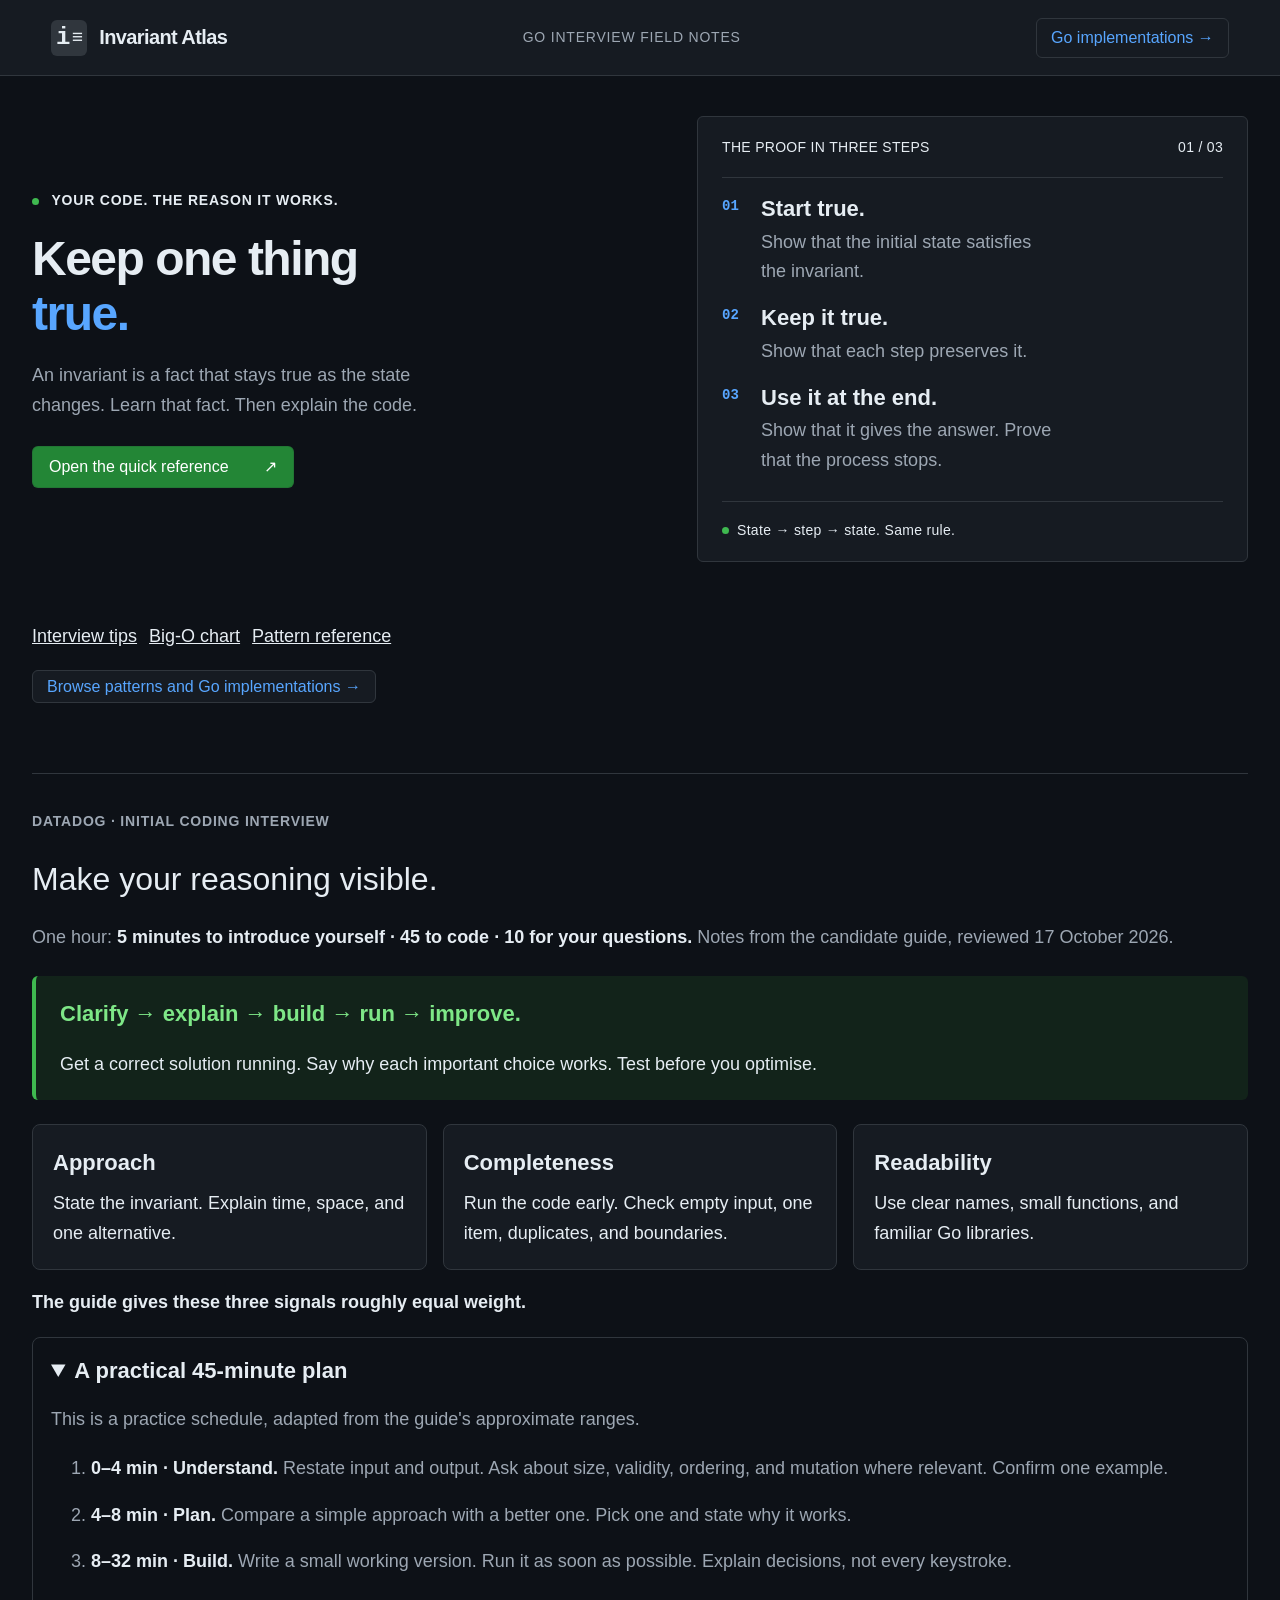
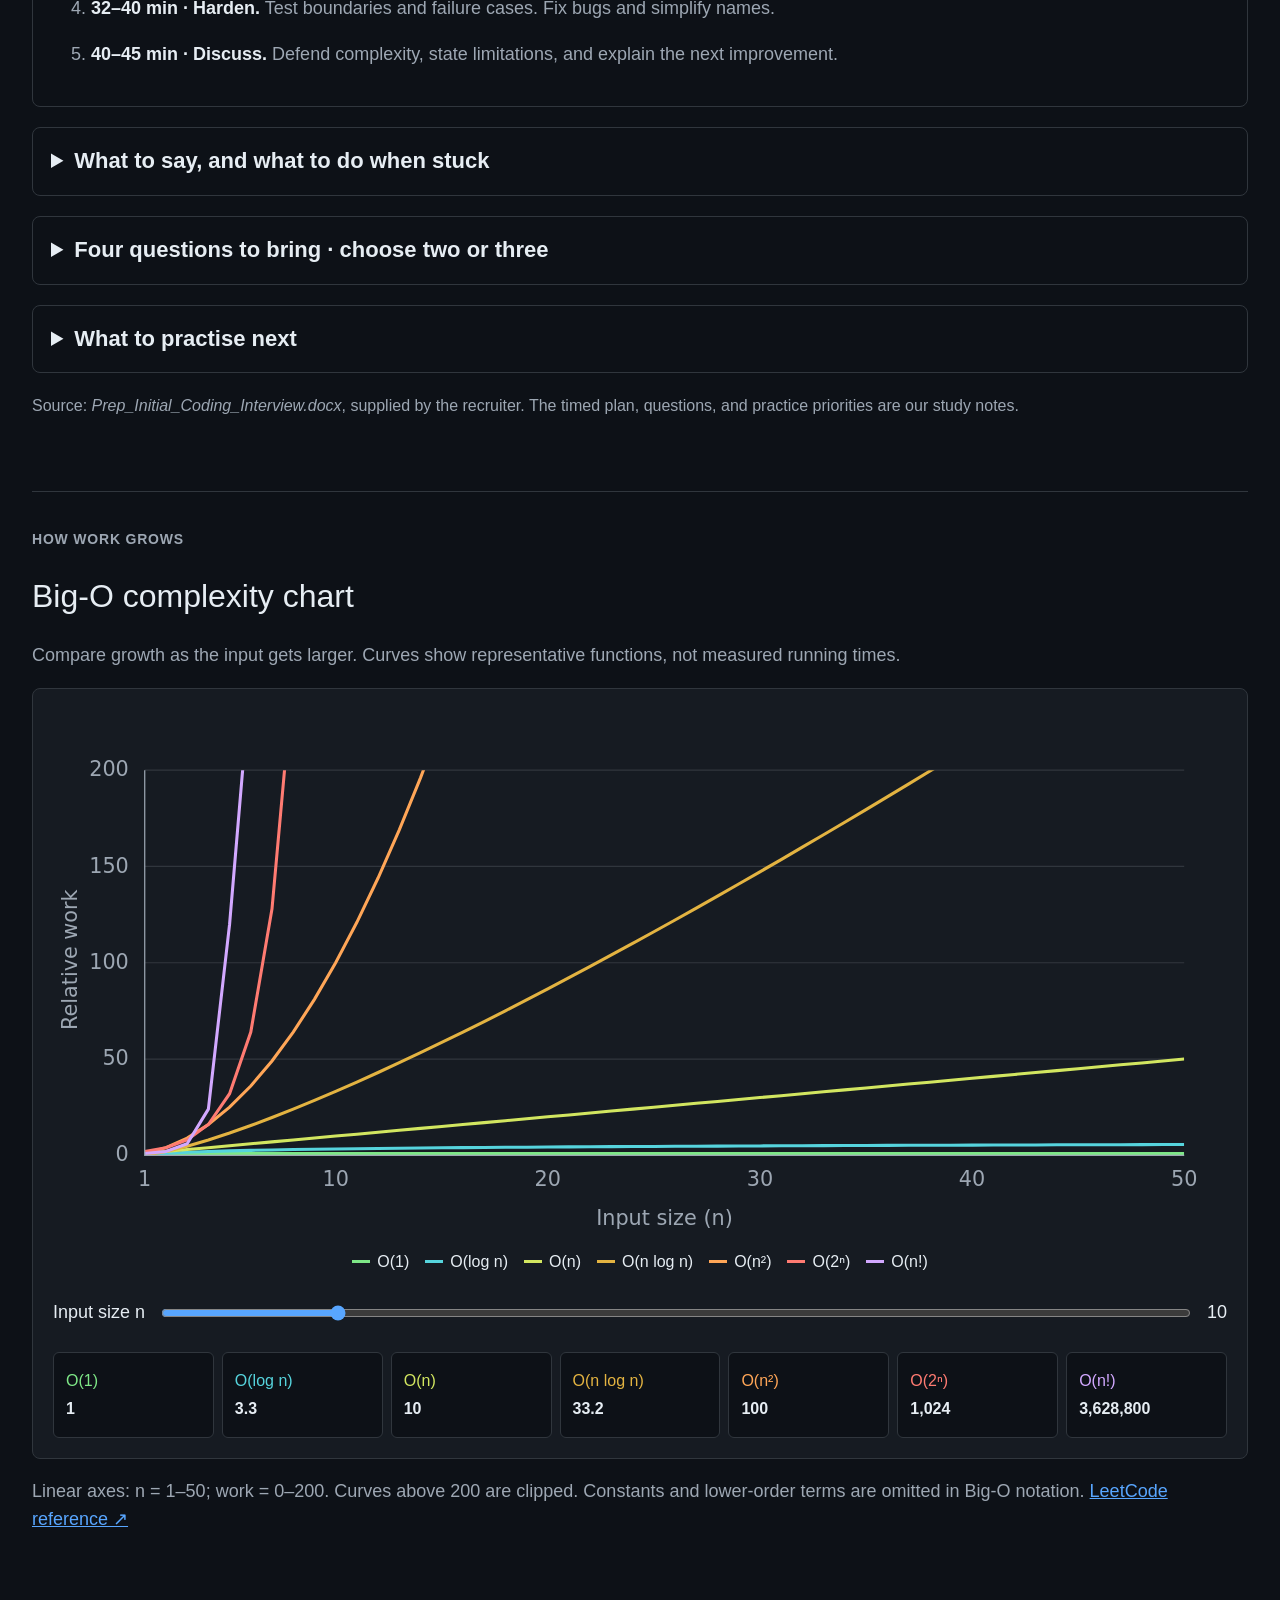
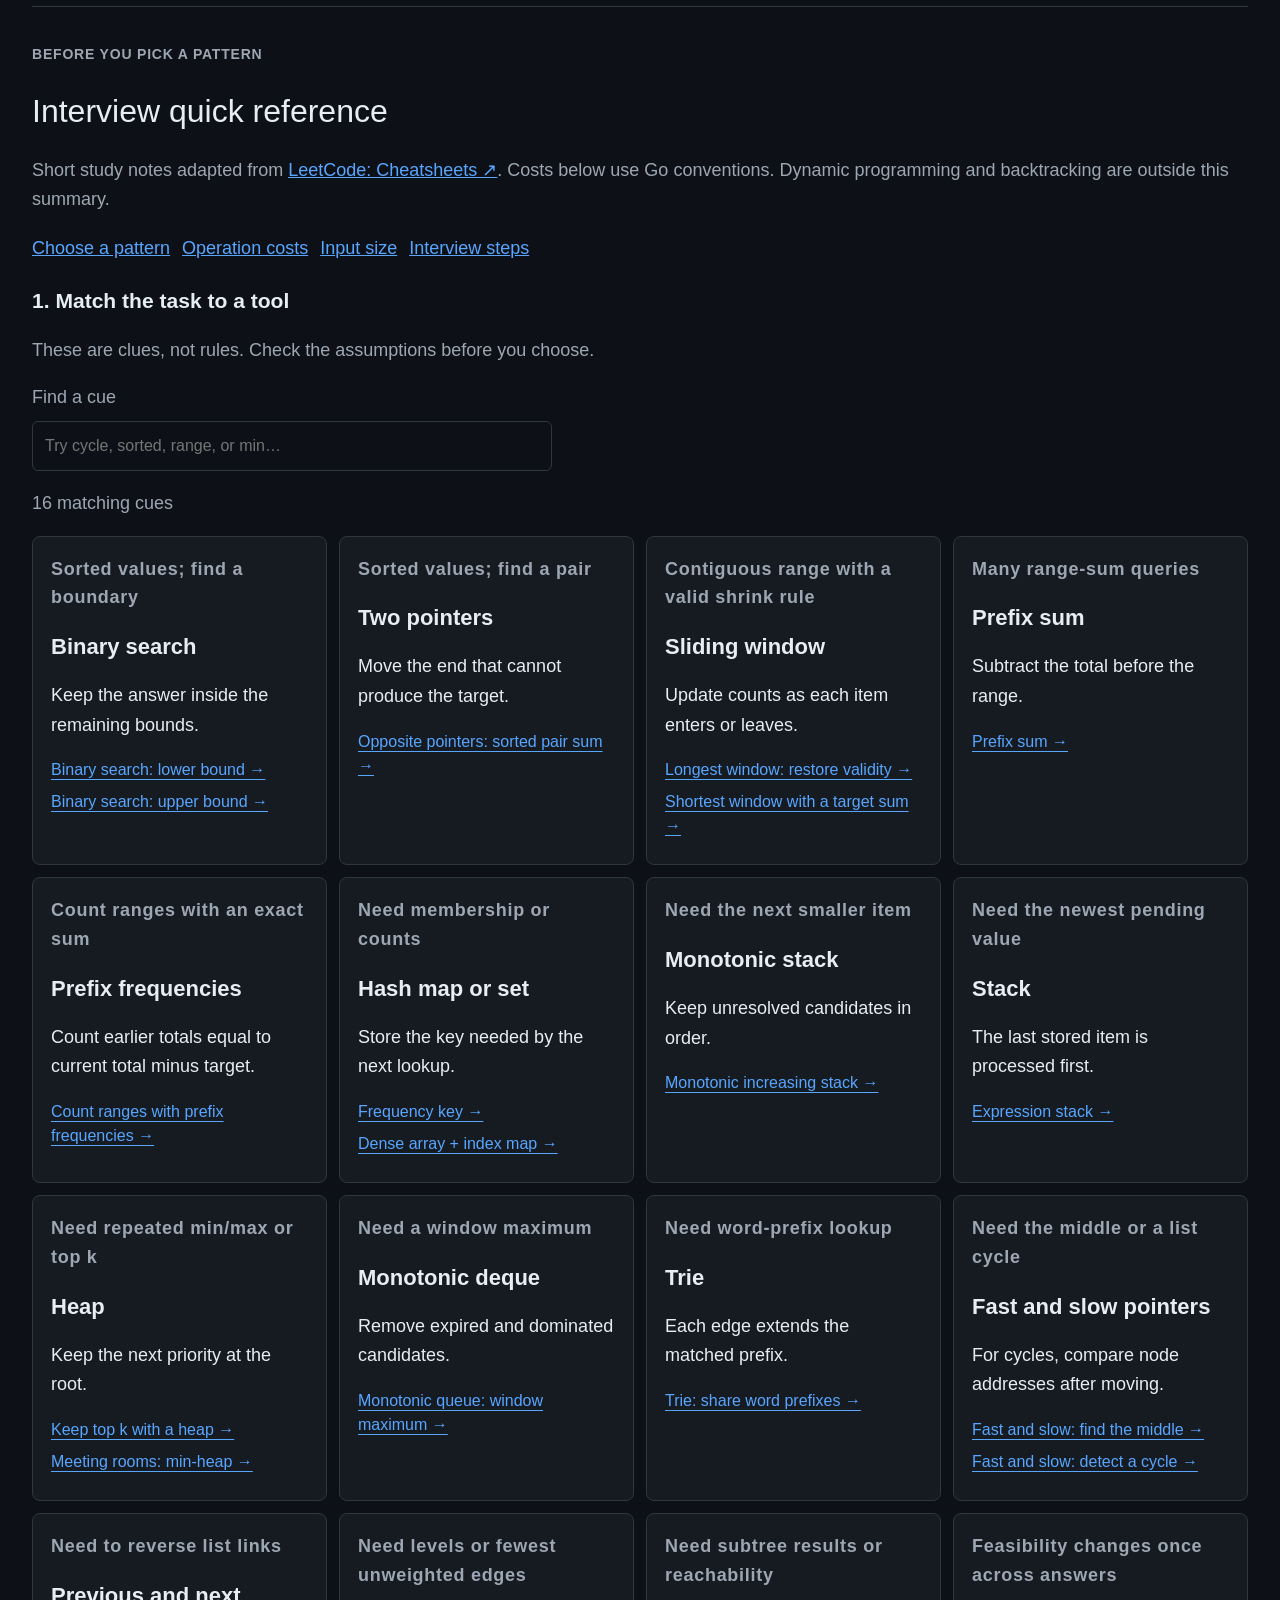
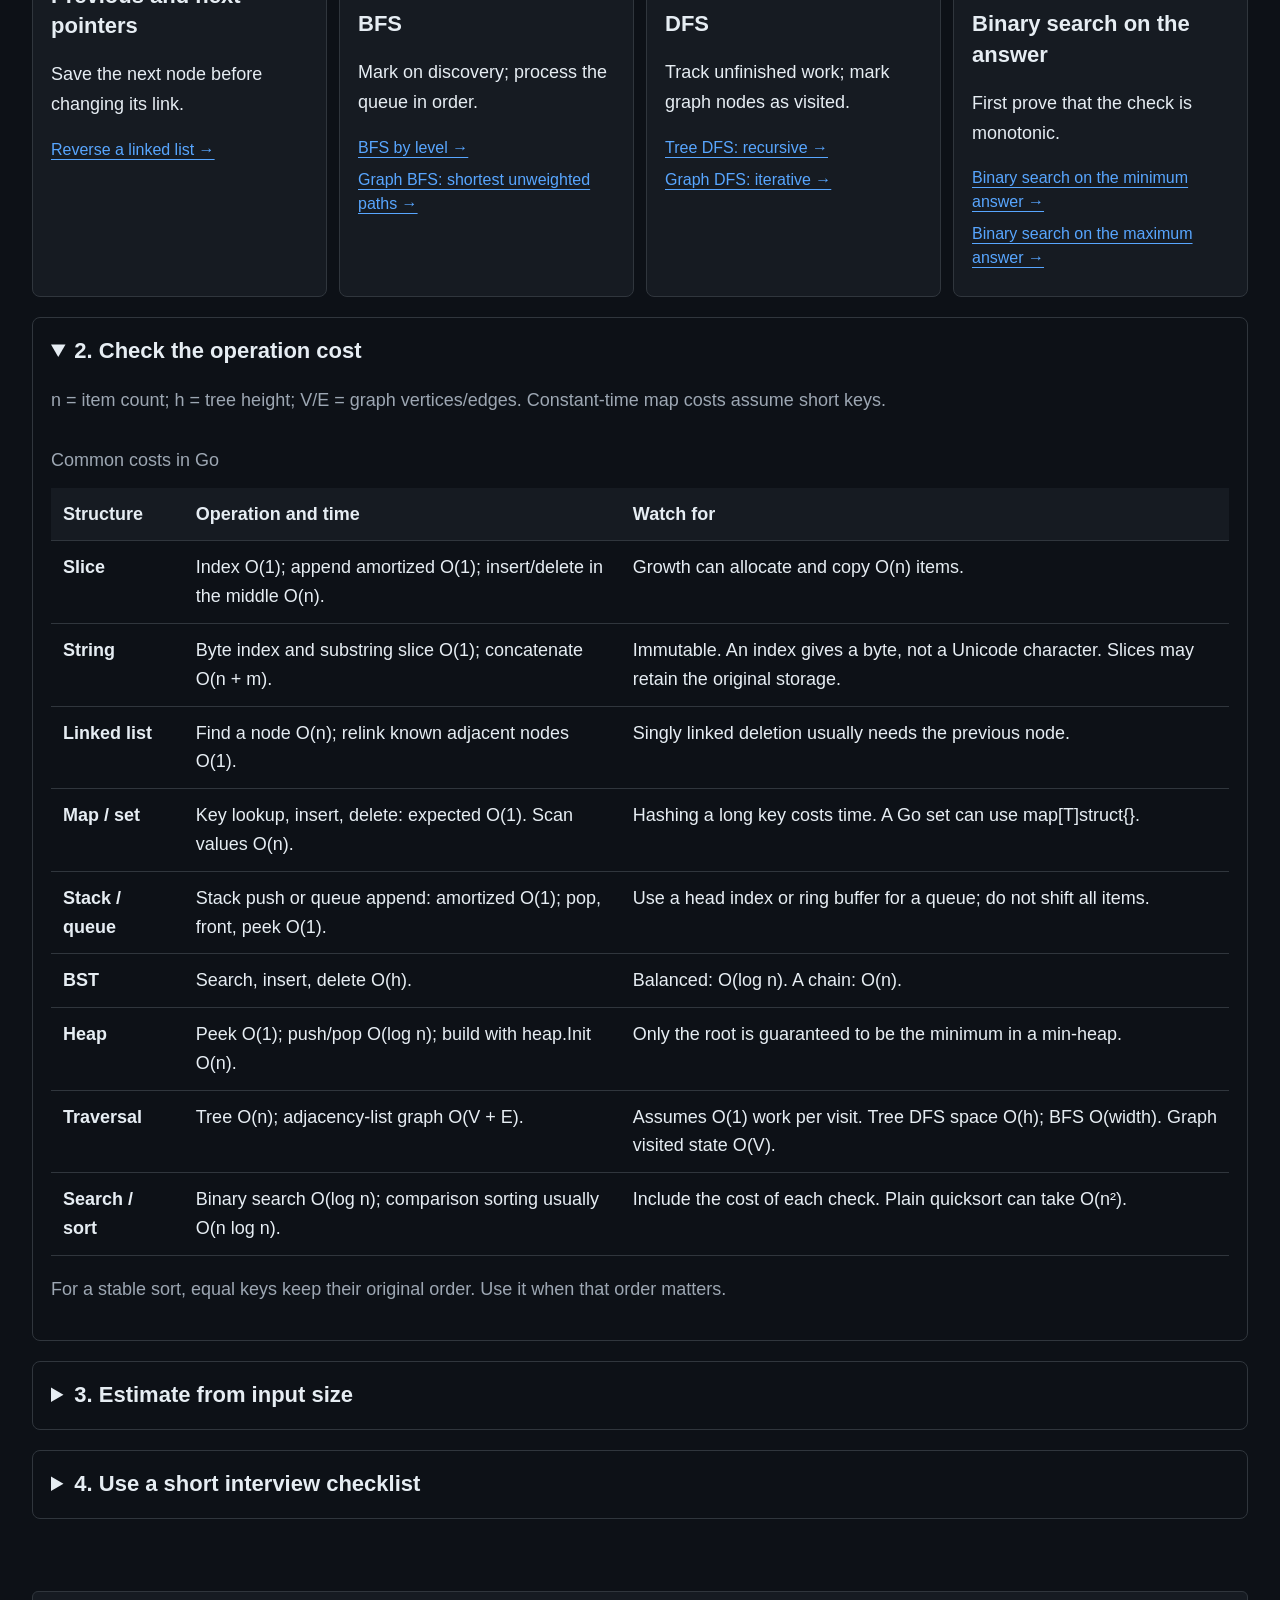
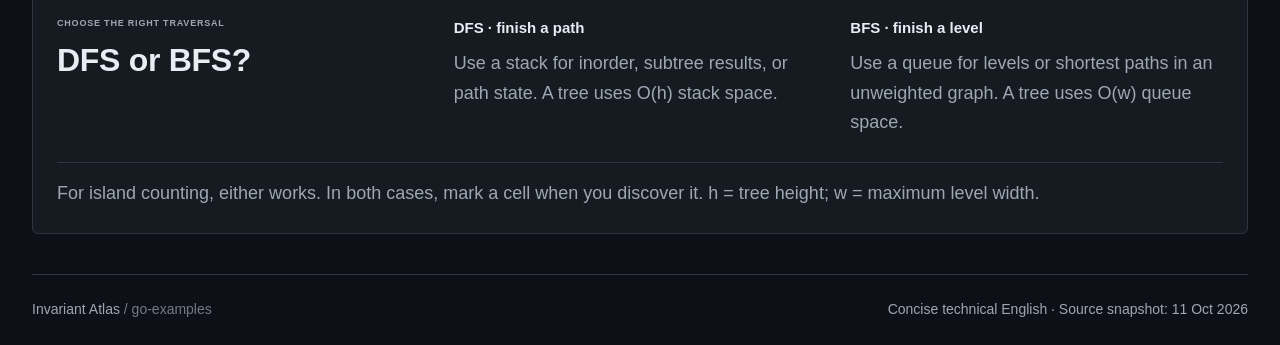
==== commit d970716d: "heap" ====
--- a/invariant-atlas/src/index.html
+++ b/invariant-atlas/src/index.html
@@ -4,7 +4,44 @@
 <header><a class="brand" href="#"><span class="logo">i<span>≡</span></span> Invariant Atlas</a><span class="header-note">GO INTERVIEW FIELD NOTES</span><a class="button" href="implementations.html">Go implementations →</a></header>
 <main>
 <section class="hero"><div><p class="eyebrow"><span class="dot"></span> YOUR CODE. THE REASON IT WORKS.</p><h1>Keep one thing<br><em>true.</em></h1><p class="intro">An invariant is a fact that stays true as the state changes. Learn that fact. Then explain the code.</p><a class="primary" href="#quick-reference">Open the quick reference <span>↗</span></a></div><div class="proof-card"><div class="proof-top"><span>THE PROOF IN THREE STEPS</span><span>01 / 03</span></div><div class="proof-row"><span class="proof-num">01</span><div><h2>Start true.</h2><p>Show that the initial state satisfies the invariant.</p></div></div><div class="proof-row"><span class="proof-num">02</span><div><h2>Keep it true.</h2><p>Show that each step preserves it.</p></div></div><div class="proof-row"><span class="proof-num">03</span><div><h2>Use it at the end.</h2><p>Show that it gives the answer. Prove that the process stops.</p></div></div><div class="proof-bottom"><span class="dot"></span> State → step → state. Same rule.</div></div></section>
+<nav class="quick-nav atlas-nav" aria-label="Study sections"><a href="#interview-tips">Interview tips</a><a href="#complexity-chart">Big-O chart</a><a href="#quick-reference">Pattern reference</a></nav>
 <p class="code-entry"><a class="button" href="implementations.html">Browse patterns and Go implementations →</a></p>
+
+<section id="interview-tips" class="cheatsheet interview-tips" aria-labelledby="interview-title">
+<p class="eyebrow">DATADOG · INITIAL CODING INTERVIEW</p><h2 id="interview-title">Make your reasoning visible.</h2>
+<p>One hour: <strong>5 minutes to introduce yourself · 45 to code · 10 for your questions.</strong> Notes from the candidate guide, reviewed 17 October 2026.</p>
+<div class="interview-callout"><strong>Clarify → explain → build → run → improve.</strong><p>Get a correct solution running. Say why each important choice works. Test before you optimise.</p></div>
+<div class="interview-grid">
+<article><h3>Approach</h3><p>State the invariant. Explain time, space, and one alternative.</p></article>
+<article><h3>Completeness</h3><p>Run the code early. Check empty input, one item, duplicates, and boundaries.</p></article>
+<article><h3>Readability</h3><p>Use clear names, small functions, and familiar Go libraries.</p></article>
+</div><p><strong>The guide gives these three signals roughly equal weight.</strong></p>
+<details class="quick-details" open><summary>A practical 45-minute plan</summary>
+<p>This is a practice schedule, adapted from the guide's approximate ranges.</p>
+<ol class="interview-plan"><li><strong>0–4 min · Understand.</strong> Restate input and output. Ask about size, validity, ordering, and mutation where relevant. Confirm one example.</li><li><strong>4–8 min · Plan.</strong> Compare a simple approach with a better one. Pick one and state why it works.</li><li><strong>8–32 min · Build.</strong> Write a small working version. Run it as soon as possible. Explain decisions, not every keystroke.</li><li><strong>32–40 min · Harden.</strong> Test boundaries and failure cases. Fix bugs and simplify names.</li><li><strong>40–45 min · Discuss.</strong> Defend complexity, state limitations, and explain the next improvement.</li></ol>
+</details>
+<details class="quick-details"><summary>What to say, and what to do when stuck</summary>
+<p><strong>Open:</strong> “I need to return X from Y. What are the input limits? Can the input be empty? My approach is A because B. The invariant is C.”</p>
+<p><strong>If stuck:</strong> name the exact obstacle. Try a simpler working approach. Trace a tiny example or print state. Use the interviewer's hint.</p>
+<p><strong>Before finishing:</strong> test the final version, include sorting and auxiliary storage in the cost, and identify any unresolved case.</p>
+<p>The guide permits language documentation and API references. Confirm the coding platform in the invitation; ask the recruiter for practice access if needed. Check Chrome, audio, and connection beforehand.</p>
+</details>
+<details id="datadog-questions" class="quick-details"><summary>Four questions to bring · choose two or three</summary>
+<p>These are prompts inspired by public engineering posts, not assumptions about this team's implementation. Start with the topic closest to your interviewer's work.</p>
+<ol class="interview-questions">
+<li><strong>Late data and correctness.</strong> “I read your post on data completeness. How does your team decide when data is complete enough for a signal, and what happens when late data changes the result?” <a href="https://www.datadoghq.com/blog/engineering/data-pipeline-completeness/" target="_blank" rel="noopener">Read: data completeness ↗</a><p>The post explains why arbitrary delays and replay make watermark-based completeness difficult.</p></li>
+<li><strong>Backfills and live traffic.</strong> “Your Streaming Platform uses separate lanes for different priorities. How do you keep reprocessing or backfills from delaying live signal detection?” <a href="https://www.datadoghq.com/blog/engineering/streaming-platform-kafka-custom-abstractions/" target="_blank" rel="noopener">Read: Streaming Platform ↗</a><p>Follow up on the metric that shows whether this isolation works.</p></li>
+<li><strong>Delivery guarantees.</strong> “The Streaming Platform post describes at-least-once delivery and relaxed processing order. Which guarantees do your signal pipelines need, and where do you handle duplicates or ordering?” <a href="https://www.datadoghq.com/blog/engineering/streaming-platform-kafka-custom-abstractions/" target="_blank" rel="noopener">Read: consumer semantics ↗</a><p>Connect this to your own Kafka or Flink experience if relevant.</p></li>
+<li><strong>Safe changes.</strong> “I read about distributing configuration to thousands of containers. How does your team validate and roll back a model or configuration change that affects signal quality?” <a href="https://www.datadoghq.com/blog/engineering/scaling-config-delivery-containers/" target="_blank" rel="noopener">Read: configuration delivery ↗</a><p>The post covers configuration distribution; the model-rollout question is an extension for this role.</p></li>
+</ol></details>
+<details class="quick-details"><summary>What to practise next</summary>
+<p>These are priorities to verify from our practice so far, not a claim that an untested skill is missing.</p>
+<ol><li><strong>First: one unseen medium problem, aloud, in 45 minutes.</strong> Use a blank editor. Score approach, completeness, and readability separately. Record the first successful run and time left for tests.</li><li><strong>Then: a short Go fluency drill.</strong> Use maps, slices, sorting, string conversion, and container/heap without copying a template. Explain byte versus rune and slice length versus capacity.</li><li><strong>Revisit fragile boundaries.</strong> Binary-search endpoints, prefix-frequency counting, heap child bounds, and interleaved push/pop. Explain the invariant before coding.</li><li><strong>For later rounds:</strong> design a Kafka/Flink signal pipeline with replay, late events, state recovery, tenant isolation, and cost limits. Prepare two short experience stories with your decision, trade-off, result, and lesson.</li></ol>
+<p>Keep breadth across arrays, strings, maps, two pointers, and trees. DP and backtracking remain outside this quick reference; revisit their priority after the mock.</p>
+</details>
+<p class="interview-source">Source: <cite>Prep_Initial_Coding_Interview.docx</cite>, supplied by the recruiter. The timed plan, questions, and practice priorities are our study notes.</p>
+</section>
+
 <section id="complexity-chart" class="cheatsheet" aria-labelledby="complexity-title"><p class="eyebrow">HOW WORK GROWS</p><h2 id="complexity-title">Big-O complexity chart</h2><p>Compare growth as the input gets larger. Curves show representative functions, not measured running times.</p><div class="complexity-panel"><svg id="growth-chart" viewBox="0 0 960 430" role="img" aria-labelledby="growth-title growth-desc"><title id="growth-title">Growth of seven common complexity classes</title><desc id="growth-desc">Linear axes. Factorial, exponential, and quadratic growth quickly exceed the chart. Logarithmic and constant growth stay near the bottom.</desc></svg><div id="growth-legend" class="growth-legend"></div><label class="growth-control">Input size n <input id="growth-n" type="range" min="2" max="50" value="10"><output id="growth-value">10</output></label><div id="growth-values" class="growth-values" aria-live="polite"></div></div><p>Linear axes: n = 1–50; work = 0–200. Curves above 200 are clipped. Constants and lower-order terms are omitted in Big-O notation. <a href="https://leetcode.com/explore/interview/card/cheatsheets/720/resources/4725/" target="_blank" rel="noopener">LeetCode reference ↗</a></p></section><section id="quick-reference" class="cheatsheet quick-reference" aria-labelledby="quick-title">
 <p class="eyebrow">BEFORE YOU PICK A PATTERN</p><h2 id="quick-title">Interview quick reference</h2>
 <p>Short study notes adapted from <a href="https://leetcode.com/explore/interview/card/cheatsheets/720/resources/4725/" target="_blank" rel="noopener">LeetCode: Cheatsheets ↗</a>. Costs below use Go conventions. Dynamic programming and backtracking are outside this summary.</p>
--- a/invariant-atlas/src/style.css
+++ b/invariant-atlas/src/style.css
@@ -49,3 +49,15 @@
 /* Concise interview reference; tables scroll only inside their own container. */
 .quick-nav{display:flex;flex-wrap:wrap;gap:12px;margin:20px 0}.quick-reference h3{margin:20px 0 10px}.quick-search{display:grid;gap:8px;max-width:520px;color:#9da7b3}.quick-search input{font:inherit;padding:12px;background:#0d1117;color:#e6edf3;border:1px solid #30363d;border-radius:6px;width:100%;box-sizing:border-box}.quick-grid{display:grid;grid-template-columns:repeat(auto-fit,minmax(min(100%,280px),1fr));gap:12px}.quick-choice{background:#161b22;border:1px solid #30363d;border-radius:8px;padding:18px;min-width:0}.quick-choice .eyebrow{line-height:1.6;letter-spacing:.04em;color:#9da7b3}.quick-choice h3{font-size:18px;margin:10px 0}.quick-choice p{line-height:1.6}.quick-choice .text-button{display:block;text-align:left;white-space:normal;line-height:1.5;color:#58a6ff;margin:8px 0}.quick-details{margin:20px 0;border:1px solid #30363d;border-radius:8px;padding:18px}.quick-details summary{cursor:pointer;font-size:18px;font-weight:600}.quick-details p,.quick-details li{line-height:1.7;color:#9da7b3}.quick-details li{margin:8px 0}.quick-table{overflow-x:auto}.quick-table table{width:100%;border-collapse:collapse;font-size:14px}.quick-table caption{text-align:left;padding:12px 0;color:#9da7b3}.quick-table th,.quick-table td{text-align:left;vertical-align:top;border-bottom:1px solid #30363d;padding:12px;line-height:1.6;min-width:115px}.quick-table thead{background:#161b22}.quick-reference [id]{scroll-margin-top:80px}#quick-reference{scroll-margin-top:80px}
 .complexity-panel{background:#161b22;border:1px solid #30363d;border-radius:8px;padding:20px}.complexity-panel svg{width:100%;height:auto;display:block}.complexity-panel svg text{fill:#9da7b3;font:14px system-ui}.growth-legend{display:flex;flex-wrap:wrap;gap:16px;justify-content:center;margin:15px 0}.growth-legend span{display:flex;align-items:center;gap:7px;font-size:14px}.growth-legend i{width:18px;height:3px}.growth-control{display:flex;align-items:center;gap:14px;margin:24px 0;flex-wrap:wrap}.growth-control input{flex:1;min-width:100px;accent-color:#58a6ff}.growth-values{display:grid;grid-template-columns:repeat(auto-fit,minmax(115px,1fr));gap:8px}.growth-values div{background:#0d1117;padding:12px;border:1px solid #30363d;border-radius:6px}.growth-values span,.growth-values strong{display:block;font-size:14px;margin:4px 0}.code-entry{margin:20px 0}.code-entry a,header>a.button{text-decoration:none;color:#58a6ff}@media(max-width:600px){.complexity-panel{padding:8px}.growth-values{grid-template-columns:repeat(2,minmax(0,1fr))}header{flex-wrap:wrap;gap:10px}.header-note{display:none}}
+/* Preferred reading scale: 18px body, 16px controls, 14px metadata. */
+html{font-size:18px}body{font-size:18px;line-height:1.65}
+.intro,.proof-row p,.proof-details p,.example p,.trap p,.card p,.compare p,.side-note p,.trace p,.quick-table table,.quick-choice p{font-size:18px;line-height:1.65}
+.button,.primary,.text-button,.search input,.quick-search input,.category,.source-links,.source-links p,.cost,.growth-legend span,.growth-values span,.growth-values strong{font-size:16px;line-height:1.5}
+.header-note,.eyebrow,.rule .eyebrow,.card-number,.card-foot,.tag,.category span,.proof-top,.proof-bottom,.proof-details h3,.example h3,.trap h3,.trace-head,.trace-controls span,footer,.statbar span,.statbar small{font-size:14px;line-height:1.5}
+.card h3,.quick-choice h3,.quick-details summary,.proof-row h2{font-size:22px;line-height:1.4}.rule p{font-size:22px;line-height:1.6}
+.cheatsheet h2,.catalog-top h2,.compare h2{font-size:32px}.detail-title{font-size:36px}.cheatsheet-link small{font-size:14px}
+.complexity-panel svg text{font-size:17px}header{height:auto;min-height:76px;padding-top:12px;padding-bottom:12px;gap:12px;flex-wrap:wrap}
+@media(max-width:760px){.cards{grid-template-columns:1fr}.proof-details{grid-template-columns:1fr}.dialog-actions{flex-wrap:wrap}.detail-title{font-size:30px}.quick-table th,.quick-table td{min-width:150px}.growth-legend{gap:12px}}
+
+/* Interview guide: preserve the atlas reading scale. */
+.interview-callout{border-left:4px solid #3fb950;background:#12231a;border-radius:6px;padding:20px 24px;margin:24px 0}.interview-callout>strong{font-size:22px;color:#7ee787}.interview-callout p{margin-bottom:0}.interview-grid{display:grid;grid-template-columns:repeat(3,minmax(0,1fr));gap:16px}.interview-grid article{background:#161b22;border:1px solid #30363d;border-radius:8px;padding:20px}.interview-grid h3{font-size:22px;margin:0 0 8px}.interview-grid p{margin:0}.interview-plan li,.interview-questions li{margin:16px 0}.interview-questions a{display:block;margin-top:8px}.interview-questions li p{color:#9da7b3;margin-top:8px}.interview-source{color:#9da7b3;font-size:16px}.atlas-nav{flex-wrap:wrap}.interview-tips{scroll-margin-top:24px}.interview-tips strong{color:#e6edf3}.interview-callout>strong{color:#7ee787}@media(max-width:760px){.interview-grid{grid-template-columns:1fr}.interview-callout{padding:16px}.interview-tips ol{padding-left:24px}}
